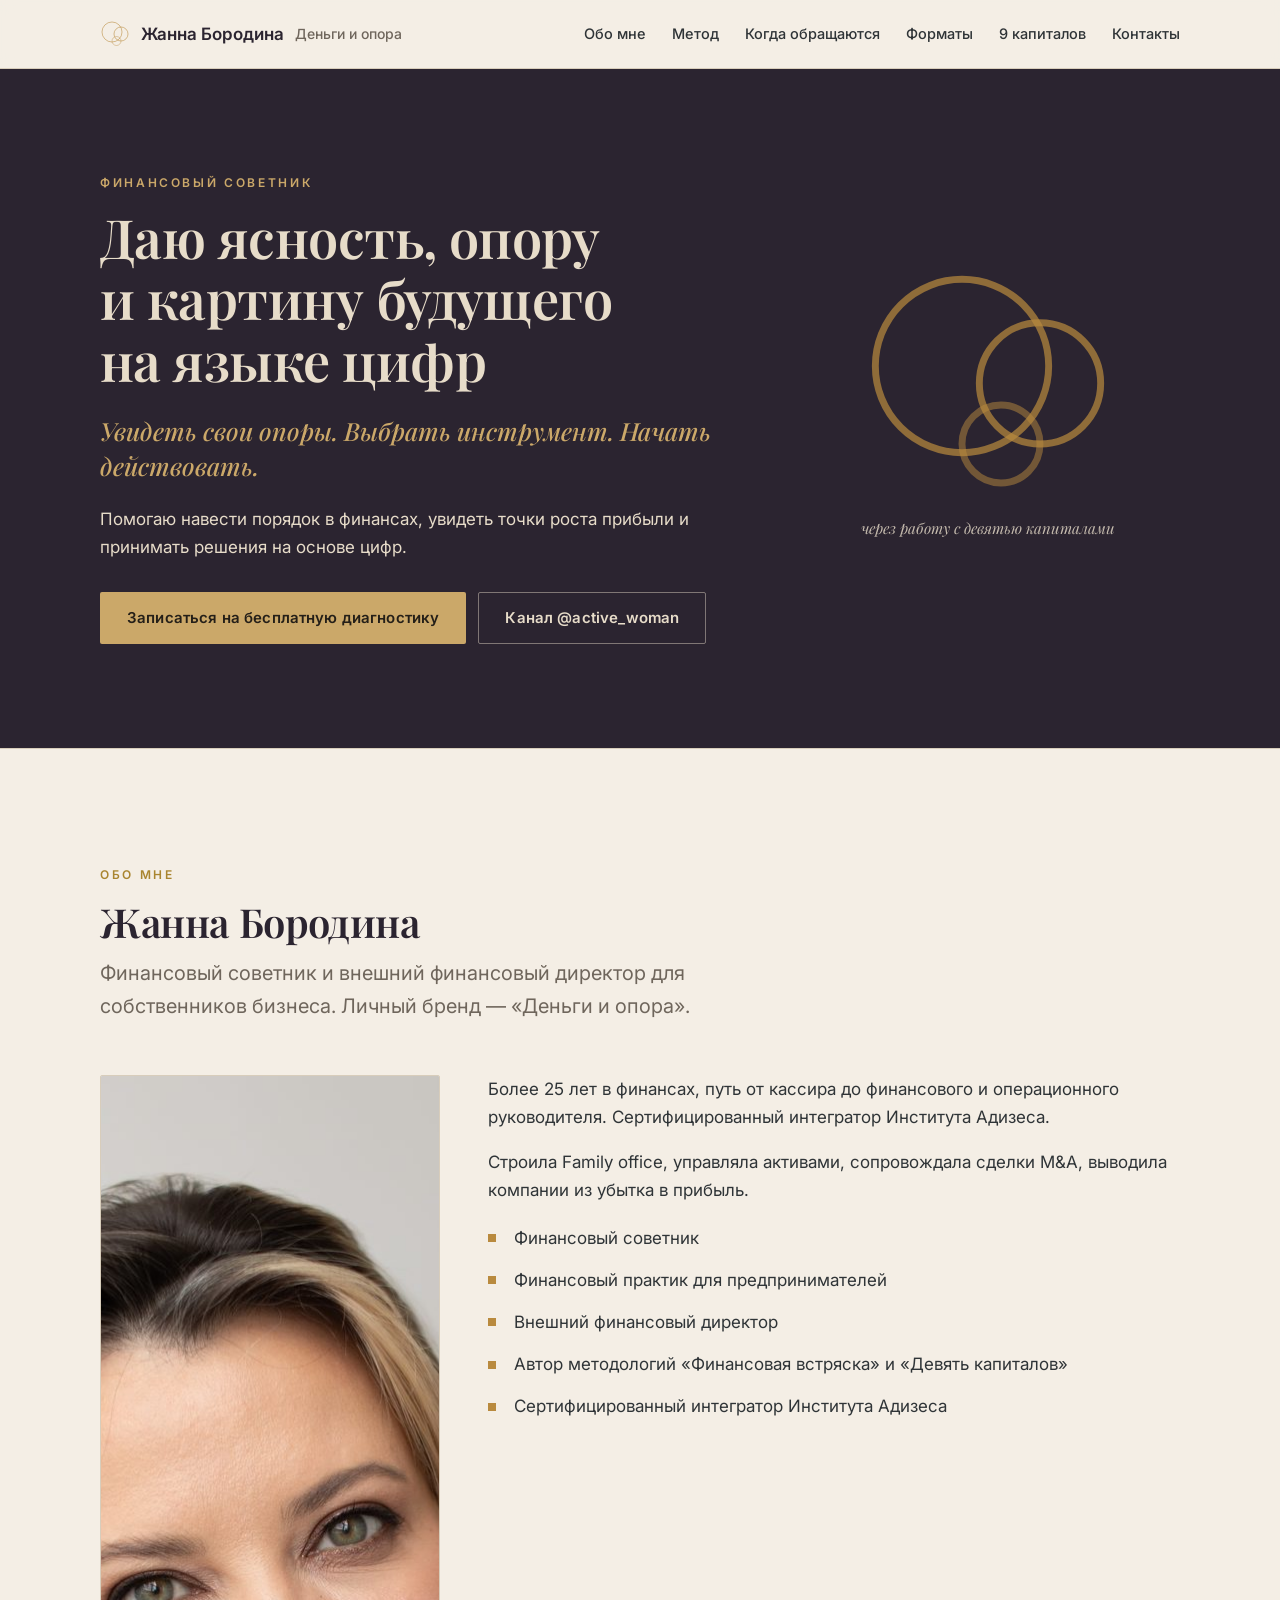
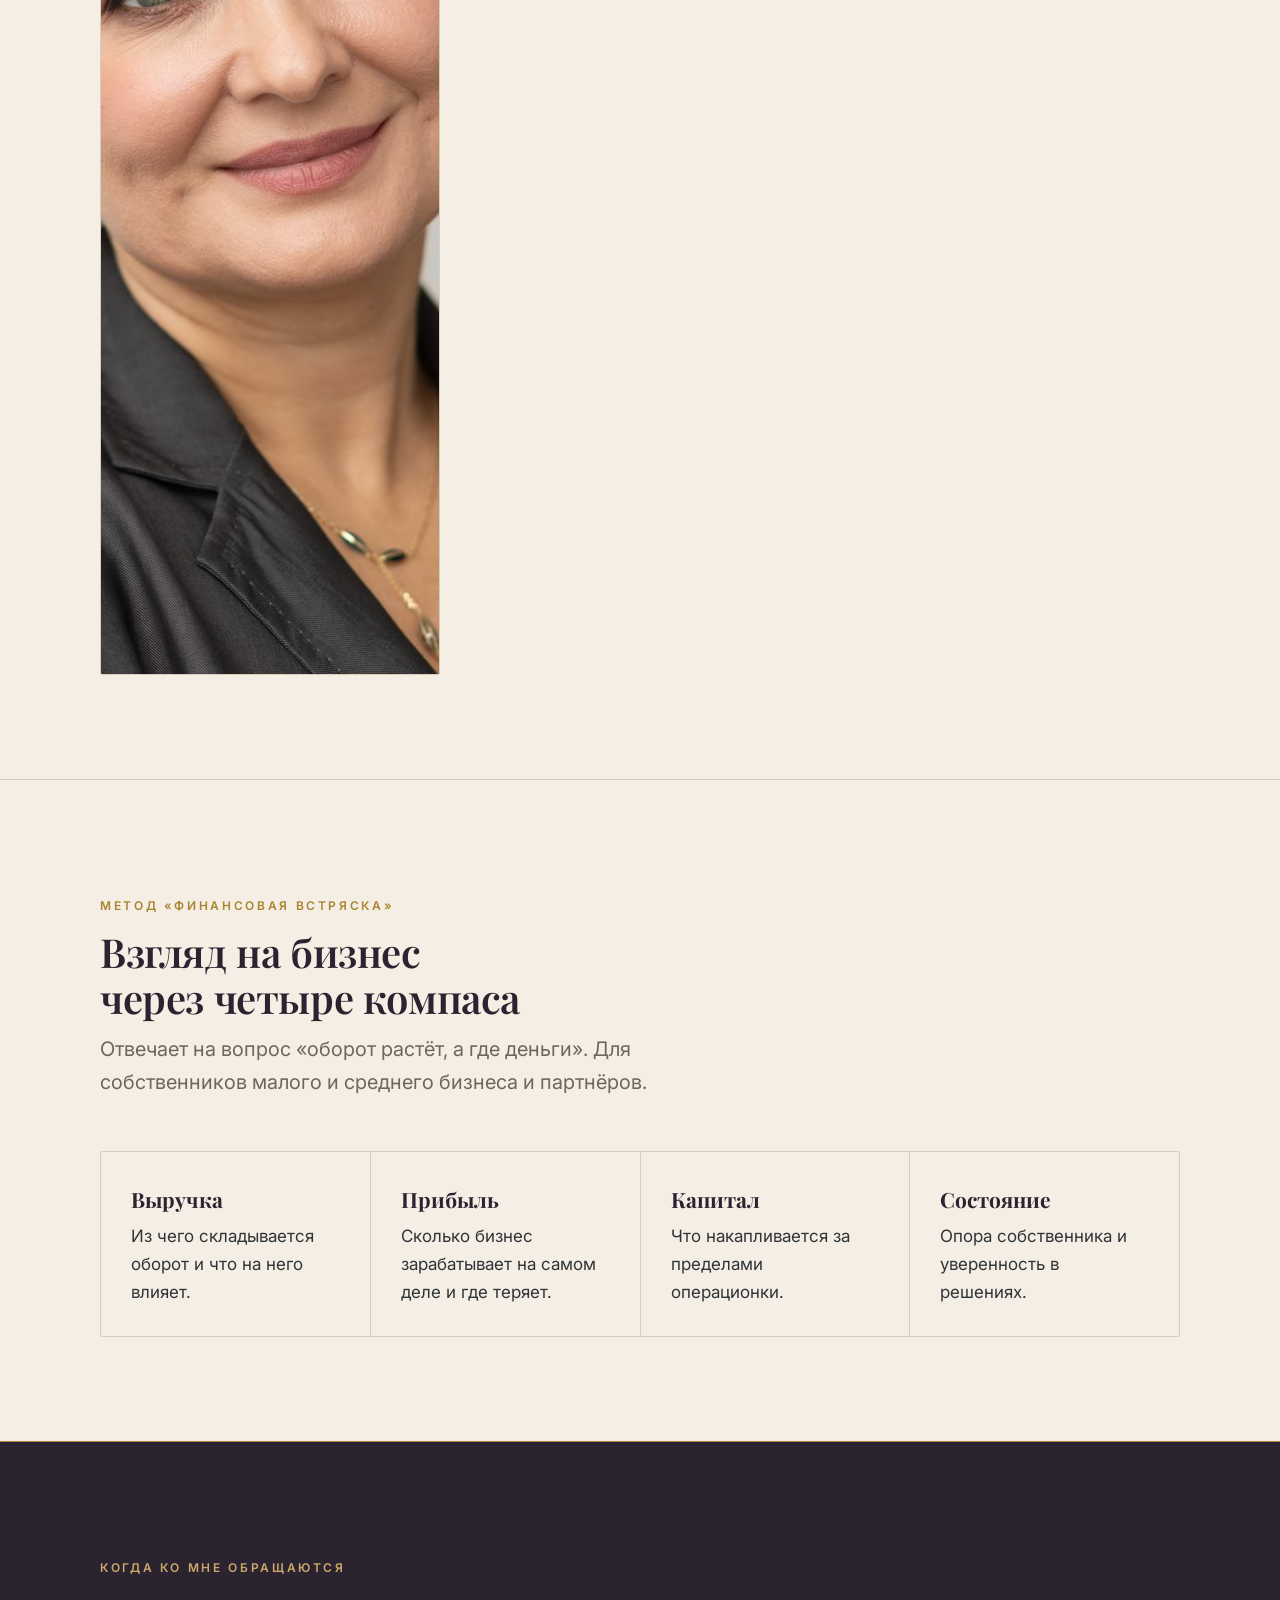
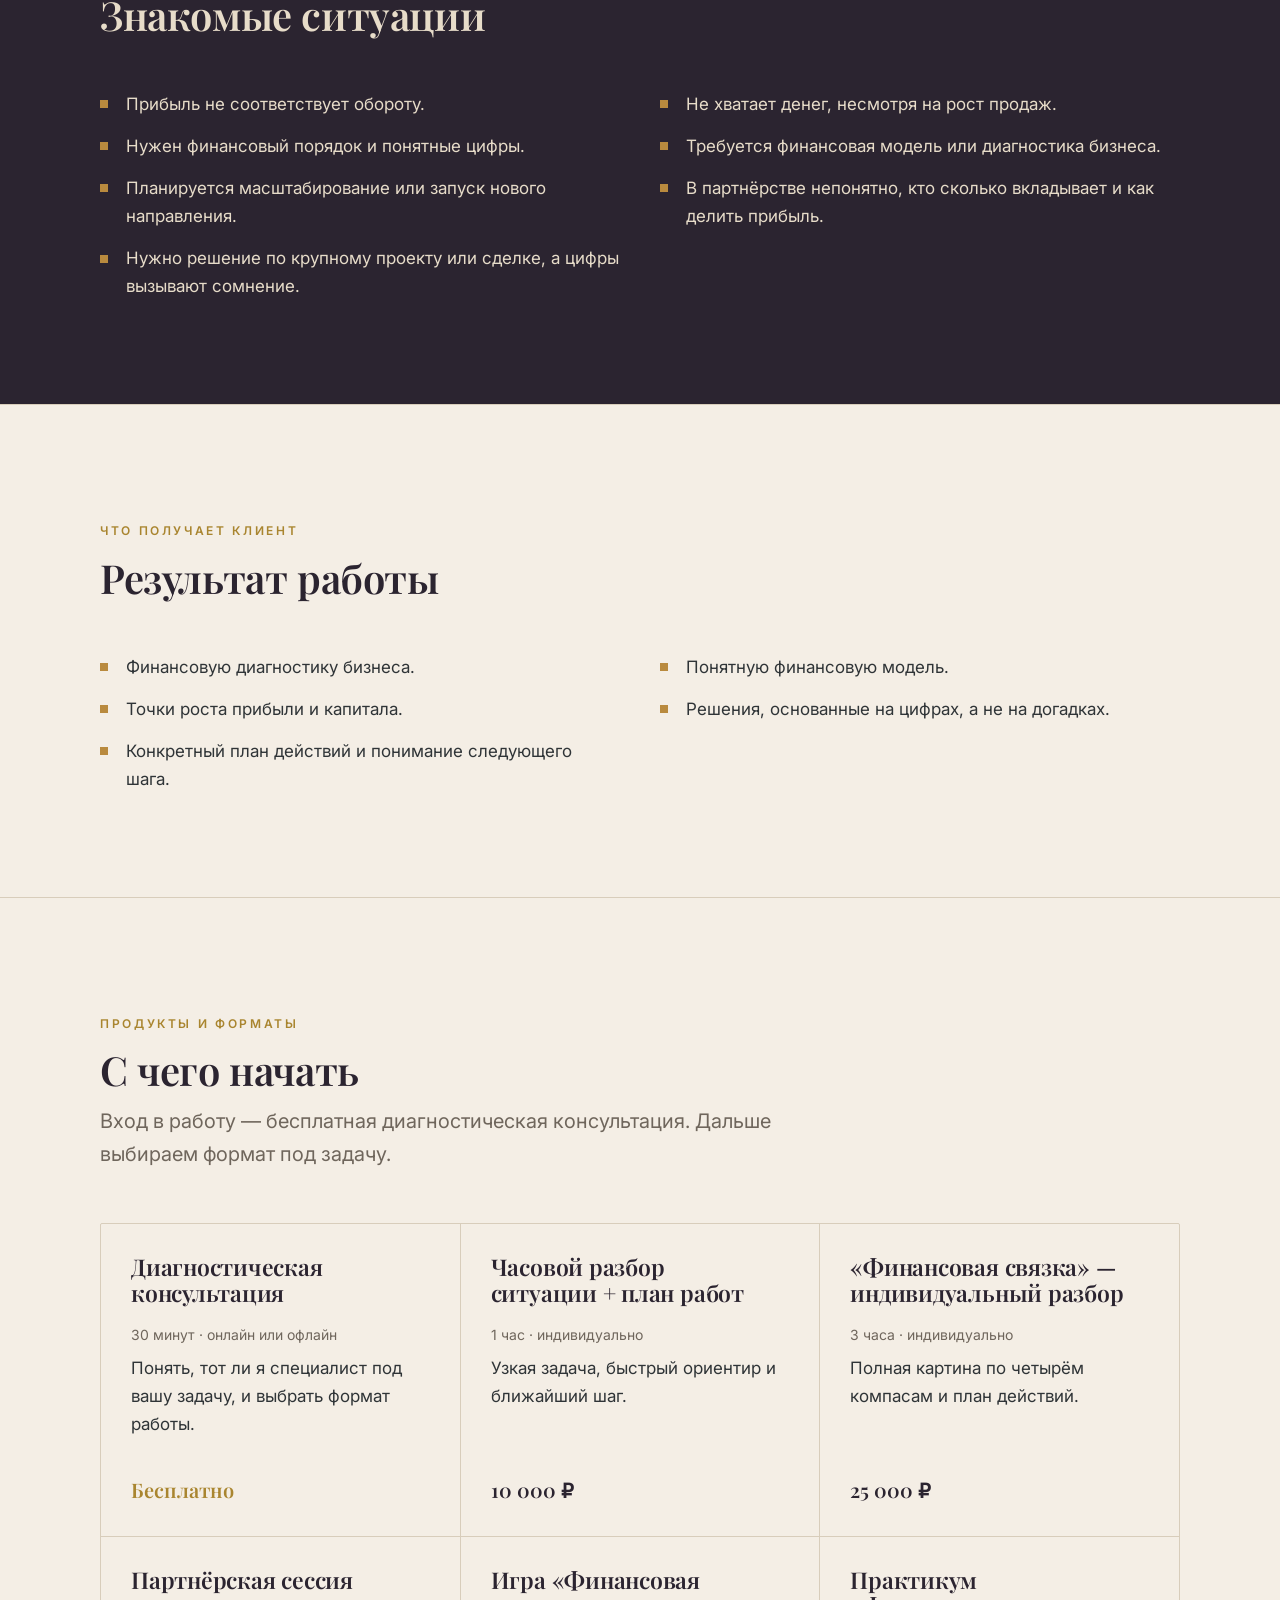
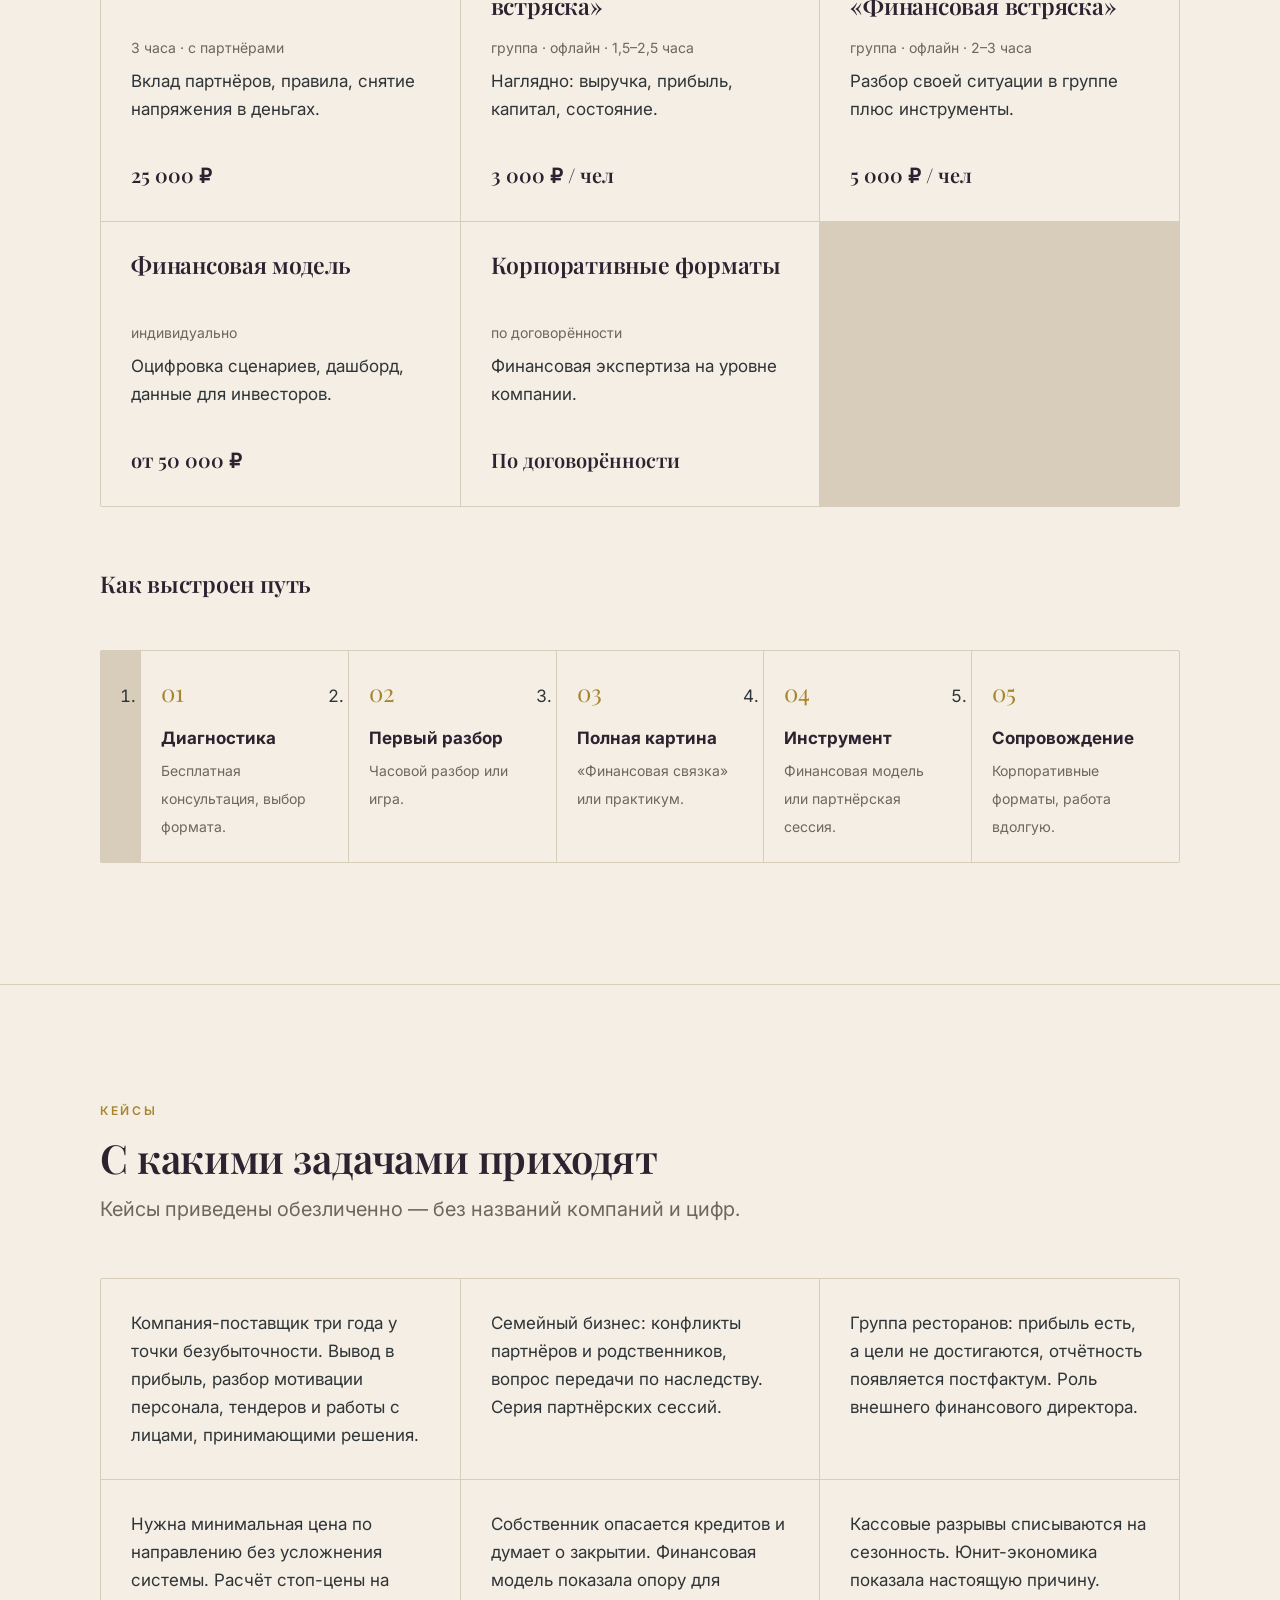
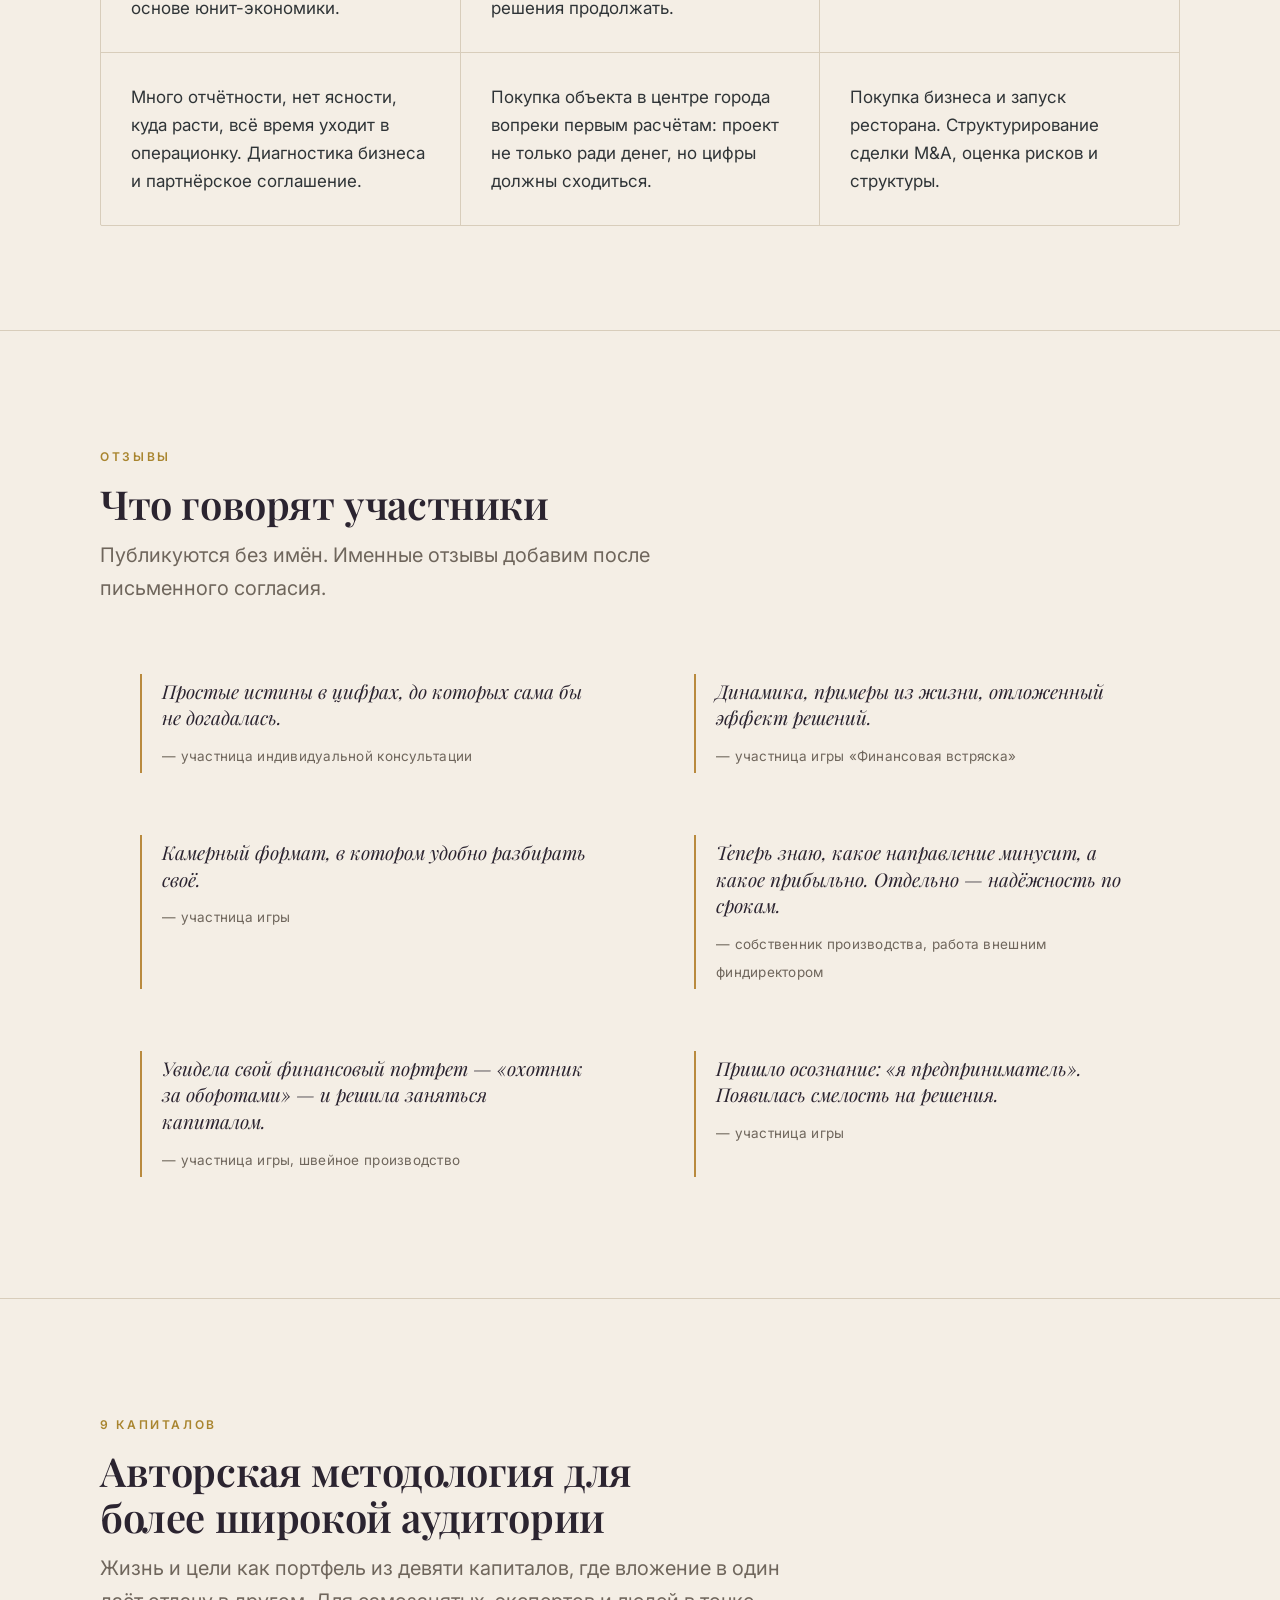
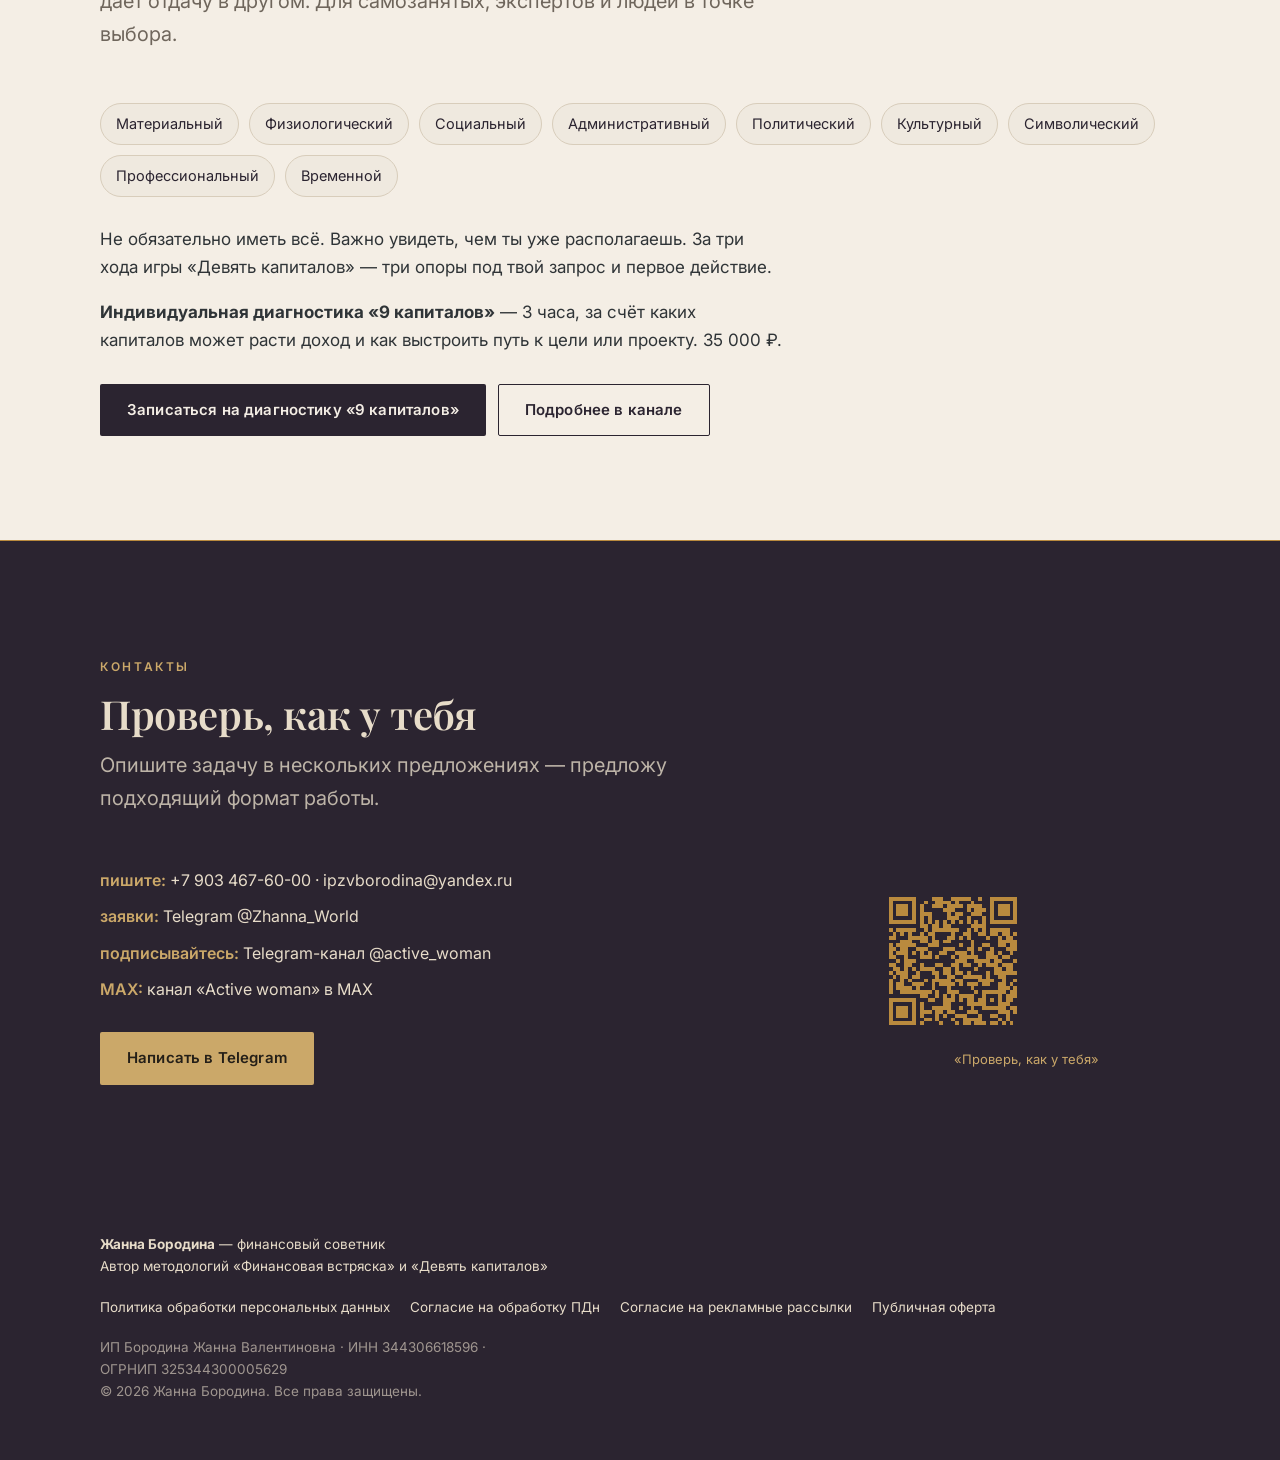
==== index.html @ b0ba0091 "Сайт zhannaborodina.com — первая версия Лендинг финансового советника Жанны Бородиной + юридические " ====
<!DOCTYPE html>
<html lang="ru">
<head>
  <meta charset="UTF-8" />
  <meta name="viewport" content="width=device-width, initial-scale=1" />
  <title>Жанна Бородина — финансовый советник для собственников бизнеса</title>
  <meta name="description" content="Жанна Бородина — финансовый советник и внешний финансовый директор. Метод «Финансовая встряска»: порядок в финансах, точки роста прибыли и решения на основе цифр. Диагностика, разборы, финансовые модели." />
  <link rel="canonical" href="https://zhannaborodina.com/" />
  <meta name="robots" content="index, follow" />

  <meta property="og:type" content="website" />
  <meta property="og:locale" content="ru_RU" />
  <meta property="og:url" content="https://zhannaborodina.com/" />
  <meta property="og:title" content="Жанна Бородина — финансовый советник" />
  <meta property="og:description" content="Даю ясность, опору и картину будущего на языке цифр. Метод «Финансовая встряска»: выручка, прибыль, капитал, состояние." />
  <meta property="og:image" content="https://zhannaborodina.com/assets/og.png" />
  <meta property="og:image:width" content="1200" />
  <meta property="og:image:height" content="630" />
  <meta property="og:image:alt" content="Жанна Бородина — финансовый советник" />
  <meta name="twitter:card" content="summary_large_image" />
  <meta name="twitter:image" content="https://zhannaborodina.com/assets/og.png" />

  <link rel="icon" href="/assets/favicon.svg" type="image/svg+xml" />

  <link rel="preconnect" href="https://fonts.googleapis.com" />
  <link rel="preconnect" href="https://fonts.gstatic.com" crossorigin />
  <link rel="stylesheet" href="https://fonts.googleapis.com/css2?family=Playfair+Display:ital,wght@0,500;0,600;0,700;1,500;1,600&family=Inter:wght@400;500;600;700&display=swap" />

  <link rel="stylesheet" href="/assets/styles.css" />

  <script type="application/ld+json">
  {
    "@context": "https://schema.org",
    "@type": "Person",
    "name": "Жанна Бородина",
    "jobTitle": "Финансовый советник",
    "description": "Финансовый советник и внешний финансовый директор для собственников бизнеса. Автор методологий «Финансовая встряска» и «Девять капиталов». Сертифицированный интегратор Института Адизеса.",
    "url": "https://zhannaborodina.com/",
    "image": "https://zhannaborodina.com/assets/zhanna.jpg",
    "email": "ipzvborodina@yandex.ru",
    "telephone": "+79034676000",
    "knowsLanguage": "ru",
    "sameAs": [
      "https://t.me/active_woman",
      "https://max.ru/join/NSyq7EJ0xSeP0TqJSFPMGc5-BBlgZdfUZhm6ucb2PHs"
    ],
    "worksFor": {
      "@type": "ProfessionalService",
      "name": "Жанна Бородина — финансовый советник",
      "description": "Финансовая диагностика бизнеса, разборы ситуации, финансовые модели, партнёрские сессии, игры и практикумы «Финансовая встряска».",
      "areaServed": "RU",
      "url": "https://zhannaborodina.com/",
      "priceRange": "0–200000 RUB",
      "provider": {
        "@type": "Person",
        "name": "Индивидуальный предприниматель Бородина Жанна Валентиновна",
        "taxID": "344306618596"
      }
    }
  }
  </script>
</head>
<body>
  <a class="skip-link" href="#main">Перейти к содержанию</a>

  <header class="site-header">
    <div class="container site-header__inner">
      <a class="brand-link" href="#top" aria-label="Жанна Бородина — на главную">
        <svg class="emblem" viewBox="10 16 60 55" fill="none" aria-hidden="true">
          <g stroke-width="1.6">
            <circle cx="34" cy="40" r="20" opacity="0.7" />
            <circle cx="52" cy="44" r="14" opacity="0.7" />
            <circle cx="43" cy="58" r="9" opacity="0.5" />
          </g>
        </svg>
        <b>Жанна Бородина</b>
        <span>Деньги и опора</span>
      </a>
      <button class="nav-toggle" type="button" aria-expanded="false" aria-controls="nav">Меню</button>
      <nav class="nav" id="nav" aria-label="Разделы страницы">
        <a href="#about">Обо мне</a>
        <a href="#method">Метод</a>
        <a href="#when">Когда обращаются</a>
        <a href="#formats">Форматы</a>
        <a href="#capitals">9 капиталов</a>
        <a href="#contact">Контакты</a>
      </nav>
    </div>
  </header>

  <main id="main">
    <span id="top"></span>

    <!-- ================= HERO ================= -->
    <section class="on-plum" aria-labelledby="hero-title">
      <div class="container hero">
        <div>
          <p class="kicker">Финансовый советник</p>
          <h1 class="hero__title" id="hero-title">Даю ясность, опору и картину будущего на языке цифр</h1>
          <p class="hero__slogan">Увидеть свои опоры. Выбрать инструмент. Начать действовать.</p>
          <p class="hero__lede">Помогаю навести порядок в финансах, увидеть точки роста прибыли и принимать решения на основе цифр.</p>
          <div class="hero__cta">
            <a class="btn btn--primary" href="https://t.me/Zhanna_World" target="_blank" rel="noopener">Записаться на бесплатную диагностику</a>
            <a class="btn btn--ghost" href="https://t.me/active_woman" target="_blank" rel="noopener">Канал @active_woman</a>
          </div>
        </div>
        <div class="hero__aside">
          <svg class="emblem hero__emblem" viewBox="10 16 60 55" fill="none" aria-label="Эмблема «Девять капиталов» — три кольца">
            <g stroke-width="1.6">
              <circle cx="34" cy="40" r="20" opacity="0.7" />
              <circle cx="52" cy="44" r="14" opacity="0.7" />
              <circle cx="43" cy="58" r="9" opacity="0.5" />
            </g>
          </svg>
          <p class="hero__promise">через работу с девятью капиталами</p>
        </div>
      </div>
    </section>

    <!-- ================= ОБО МНЕ ================= -->
    <section id="about" aria-labelledby="about-title">
      <div class="container">
        <div class="section-head">
          <p class="kicker">Обо мне</p>
          <h2 id="about-title">Жанна Бородина</h2>
          <p class="lede">Финансовый советник и внешний финансовый директор для собственников бизнеса. Личный бренд — «Деньги и опора».</p>
        </div>
        <div class="about-layout">
          <img class="about-photo" src="/assets/zhanna.jpg" width="1200" height="1200"
               alt="Жанна Бородина, финансовый советник" loading="lazy" />
          <div>
            <p>Более 25 лет в финансах, путь от кассира до финансового и операционного руководителя. Сертифицированный интегратор Института Адизеса.</p>
            <p>Строила Family office, управляла активами, сопровождала сделки M&amp;A, выводила компании из убытка в прибыль.</p>
            <ul class="marks" style="margin-top:20px">
              <li>Финансовый советник</li>
              <li>Финансовый практик для предпринимателей</li>
              <li>Внешний финансовый директор</li>
              <li>Автор методологий «Финансовая встряска» и «Девять капиталов»</li>
              <li>Сертифицированный интегратор Института Адизеса</li>
            </ul>
          </div>
        </div>
      </div>
    </section>

    <!-- ================= МЕТОД ================= -->
    <section id="method" aria-labelledby="method-title">
      <div class="container">
        <div class="section-head">
          <p class="kicker">Метод «Финансовая встряска»</p>
          <h2 id="method-title">Взгляд на бизнес через четыре компаса</h2>
          <p class="lede">Отвечает на вопрос «оборот растёт, а где деньги». Для собственников малого и среднего бизнеса и партнёров.</p>
        </div>
        <div class="grid grid--4">
          <div class="card compass"><b>Выручка</b><p>Из чего складывается оборот и что на него влияет.</p></div>
          <div class="card compass"><b>Прибыль</b><p>Сколько бизнес зарабатывает на самом деле и где теряет.</p></div>
          <div class="card compass"><b>Капитал</b><p>Что накапливается за пределами операционки.</p></div>
          <div class="card compass"><b>Состояние</b><p>Опора собственника и уверенность в решениях.</p></div>
        </div>
      </div>
    </section>

    <!-- ================= КОГДА ОБРАЩАЮТСЯ ================= -->
    <section id="when" class="on-plum" aria-labelledby="when-title">
      <div class="container">
        <div class="section-head">
          <p class="kicker">Когда ко мне обращаются</p>
          <h2 id="when-title">Знакомые ситуации</h2>
        </div>
        <ul class="marks marks--2">
          <li>Прибыль не соответствует обороту.</li>
          <li>Не хватает денег, несмотря на рост продаж.</li>
          <li>Нужен финансовый порядок и понятные цифры.</li>
          <li>Требуется финансовая модель или диагностика бизнеса.</li>
          <li>Планируется масштабирование или запуск нового направления.</li>
          <li>В партнёрстве непонятно, кто сколько вкладывает и как делить прибыль.</li>
          <li>Нужно решение по крупному проекту или сделке, а цифры вызывают сомнение.</li>
        </ul>
      </div>
    </section>

    <!-- ================= ЧТО ПОЛУЧАЕТ КЛИЕНТ ================= -->
    <section id="result" aria-labelledby="result-title">
      <div class="container">
        <div class="section-head">
          <p class="kicker">Что получает клиент</p>
          <h2 id="result-title">Результат работы</h2>
        </div>
        <ul class="marks marks--2">
          <li>Финансовую диагностику бизнеса.</li>
          <li>Понятную финансовую модель.</li>
          <li>Точки роста прибыли и капитала.</li>
          <li>Решения, основанные на цифрах, а не на догадках.</li>
          <li>Конкретный план действий и понимание следующего шага.</li>
        </ul>
      </div>
    </section>

    <!-- ================= ФОРМАТЫ ================= -->
    <section id="formats" aria-labelledby="formats-title">
      <div class="container">
        <div class="section-head">
          <p class="kicker">Продукты и форматы</p>
          <h2 id="formats-title">С чего начать</h2>
          <p class="lede">Вход в работу — бесплатная диагностическая консультация. Дальше выбираем формат под задачу.</p>
        </div>
        <div class="grid grid--3">
          <div class="card price">
            <h3>Диагностическая консультация</h3>
            <span class="format">30 минут · онлайн или офлайн</span>
            <p>Понять, тот ли я специалист под вашу задачу, и выбрать формат работы.</p>
            <span class="sum sum--free">Бесплатно</span>
          </div>
          <div class="card price">
            <h3>Часовой разбор ситуации + план работ</h3>
            <span class="format">1 час · индивидуально</span>
            <p>Узкая задача, быстрый ориентир и ближайший шаг.</p>
            <span class="sum">10 000 ₽</span>
          </div>
          <div class="card price">
            <h3>«Финансовая связка» — индивидуальный разбор</h3>
            <span class="format">3 часа · индивидуально</span>
            <p>Полная картина по четырём компасам и план действий.</p>
            <span class="sum">25 000 ₽</span>
          </div>
          <div class="card price">
            <h3>Партнёрская сессия</h3>
            <span class="format">3 часа · с партнёрами</span>
            <p>Вклад партнёров, правила, снятие напряжения в деньгах.</p>
            <span class="sum">25 000 ₽</span>
          </div>
          <div class="card price">
            <h3>Игра «Финансовая встряска»</h3>
            <span class="format">группа · офлайн · 1,5–2,5 часа</span>
            <p>Наглядно: выручка, прибыль, капитал, состояние.</p>
            <span class="sum">3 000 ₽ / чел</span>
          </div>
          <div class="card price">
            <h3>Практикум «Финансовая встряска»</h3>
            <span class="format">группа · офлайн · 2–3 часа</span>
            <p>Разбор своей ситуации в группе плюс инструменты.</p>
            <span class="sum">5 000 ₽ / чел</span>
          </div>
          <div class="card price">
            <h3>Финансовая модель</h3>
            <span class="format">индивидуально</span>
            <p>Оцифровка сценариев, дашборд, данные для инвесторов.</p>
            <span class="sum">от 50 000 ₽</span>
          </div>
          <div class="card price">
            <h3>Корпоративные форматы</h3>
            <span class="format">по договорённости</span>
            <p>Финансовая экспертиза на уровне компании.</p>
            <span class="sum">По договорённости</span>
          </div>
        </div>

        <div class="section-head" style="margin-top: clamp(40px, 6vw, 64px);">
          <h3>Как выстроен путь</h3>
        </div>
        <ol class="ladder">
          <li><b>Диагностика</b><span>Бесплатная консультация, выбор формата.</span></li>
          <li><b>Первый разбор</b><span>Часовой разбор или игра.</span></li>
          <li><b>Полная картина</b><span>«Финансовая связка» или практикум.</span></li>
          <li><b>Инструмент</b><span>Финансовая модель или партнёрская сессия.</span></li>
          <li><b>Сопровождение</b><span>Корпоративные форматы, работа вдолгую.</span></li>
        </ol>
      </div>
    </section>

    <!-- ================= КЕЙСЫ ================= -->
    <section id="cases" aria-labelledby="cases-title">
      <div class="container">
        <div class="section-head">
          <p class="kicker">Кейсы</p>
          <h2 id="cases-title">С какими задачами приходят</h2>
          <p class="lede">Кейсы приведены обезличенно — без названий компаний и цифр.</p>
        </div>
        <div class="grid grid--3">
          <div class="card"><p>Компания-поставщик три года у точки безубыточности. Вывод в прибыль, разбор мотивации персонала, тендеров и работы с лицами, принимающими решения.</p></div>
          <div class="card"><p>Семейный бизнес: конфликты партнёров и родственников, вопрос передачи по наследству. Серия партнёрских сессий.</p></div>
          <div class="card"><p>Группа ресторанов: прибыль есть, а цели не достигаются, отчётность появляется постфактум. Роль внешнего финансового директора.</p></div>
          <div class="card"><p>Нужна минимальная цена по направлению без усложнения системы. Расчёт стоп-цены на основе юнит-экономики.</p></div>
          <div class="card"><p>Собственник опасается кредитов и думает о закрытии. Финансовая модель показала опору для решения продолжать.</p></div>
          <div class="card"><p>Кассовые разрывы списываются на сезонность. Юнит-экономика показала настоящую причину.</p></div>
          <div class="card"><p>Много отчётности, нет ясности, куда расти, всё время уходит в операционку. Диагностика бизнеса и партнёрское соглашение.</p></div>
          <div class="card"><p>Покупка объекта в центре города вопреки первым расчётам: проект не только ради денег, но цифры должны сходиться.</p></div>
          <div class="card"><p>Покупка бизнеса и запуск ресторана. Структурирование сделки M&amp;A, оценка рисков и структуры.</p></div>
        </div>
      </div>
    </section>

    <!-- ================= ОТЗЫВЫ ================= -->
    <section id="reviews" aria-labelledby="reviews-title">
      <div class="container">
        <div class="section-head">
          <p class="kicker">Отзывы</p>
          <h2 id="reviews-title">Что говорят участники</h2>
          <p class="lede">Публикуются без имён. Именные отзывы добавим после письменного согласия.</p>
        </div>
        <div class="quotes">
          <blockquote class="quote">
            <p>Простые истины в цифрах, до которых сама бы не догадалась.</p>
            <cite>— участница индивидуальной консультации</cite>
          </blockquote>
          <blockquote class="quote">
            <p>Динамика, примеры из жизни, отложенный эффект решений.</p>
            <cite>— участница игры «Финансовая встряска»</cite>
          </blockquote>
          <blockquote class="quote">
            <p>Камерный формат, в котором удобно разбирать своё.</p>
            <cite>— участница игры</cite>
          </blockquote>
          <blockquote class="quote">
            <p>Теперь знаю, какое направление минусит, а какое прибыльно. Отдельно — надёжность по срокам.</p>
            <cite>— собственник производства, работа внешним финдиректором</cite>
          </blockquote>
          <blockquote class="quote">
            <p>Увидела свой финансовый портрет — «охотник за оборотами» — и решила заняться капиталом.</p>
            <cite>— участница игры, швейное производство</cite>
          </blockquote>
          <blockquote class="quote">
            <p>Пришло осознание: «я предприниматель». Появилась смелость на решения.</p>
            <cite>— участница игры</cite>
          </blockquote>
        </div>
      </div>
    </section>

    <!-- ================= 9 КАПИТАЛОВ ================= -->
    <section id="capitals" aria-labelledby="capitals-title">
      <div class="container">
        <div class="section-head">
          <p class="kicker">9 капиталов</p>
          <h2 id="capitals-title">Авторская методология для более широкой аудитории</h2>
          <p class="lede">Жизнь и цели как портфель из девяти капиталов, где вложение в один даёт отдачу в другом. Для самозанятых, экспертов и людей в точке выбора.</p>
        </div>
        <ul class="caps">
          <li>Материальный</li><li>Физиологический</li><li>Социальный</li>
          <li>Административный</li><li>Политический</li><li>Культурный</li>
          <li>Символический</li><li>Профессиональный</li><li>Временной</li>
        </ul>
        <p style="max-width:62ch">Не обязательно иметь всё. Важно увидеть, чем ты уже располагаешь. За три хода игры «Девять капиталов» — три опоры под твой запрос и первое действие.</p>
        <p style="max-width:62ch"><b>Индивидуальная диагностика «9 капиталов»</b> — 3 часа, за счёт каких капиталов может расти доход и как выстроить путь к цели или проекту. 35 000 ₽.</p>
        <div class="hero__cta">
          <a class="btn btn--primary" href="https://t.me/Zhanna_World" target="_blank" rel="noopener">Записаться на диагностику «9 капиталов»</a>
          <a class="btn btn--ghost" href="https://t.me/active_woman" target="_blank" rel="noopener">Подробнее в канале</a>
        </div>
      </div>
    </section>

    <!-- ================= КОНТАКТЫ ================= -->
    <section id="contact" class="on-plum" aria-labelledby="contact-title">
      <div class="container">
        <div class="section-head">
          <p class="kicker">Контакты</p>
          <h2 id="contact-title">Проверь, как у тебя</h2>
          <p class="lede">Опишите задачу в нескольких предложениях — предложу подходящий формат работы.</p>
        </div>
        <div class="contact-grid">
          <div>
            <ul class="contact-list">
              <li><b>пишите:</b> <a href="tel:+79034676000">+7 903 467-60-00</a> · <a href="mailto:ipzvborodina@yandex.ru">ipzvborodina@yandex.ru</a></li>
              <li><b>заявки:</b> <a href="https://t.me/Zhanna_World" target="_blank" rel="noopener">Telegram @Zhanna_World</a></li>
              <li><b>подписывайтесь:</b> <a href="https://t.me/active_woman" target="_blank" rel="noopener">Telegram-канал @active_woman</a></li>
              <li><b>MAX:</b> <a href="https://max.ru/join/NSyq7EJ0xSeP0TqJSFPMGc5-BBlgZdfUZhm6ucb2PHs" target="_blank" rel="noopener">канал «Active woman» в MAX</a></li>
            </ul>
            <div class="hero__cta">
              <a class="btn btn--primary" href="https://t.me/Zhanna_World" target="_blank" rel="noopener">Написать в Telegram</a>
            </div>
          </div>
          <figure style="margin:0">
            <img class="qr" src="/assets/qr-biz.svg" width="160" height="160" alt="QR-код на канал @active_woman" />
            <figcaption class="qr-cap">«Проверь, как у тебя»</figcaption>
          </figure>
        </div>
      </div>
    </section>
  </main>

  <footer class="site-footer">
    <div class="container site-footer__inner">
      <div>
        <strong>Жанна Бородина</strong> — финансовый советник<br />
        Автор методологий «Финансовая встряска» и «Девять капиталов»
      </div>
      <nav class="site-footer__docs" aria-label="Документы">
        <a href="/privacy.html">Политика обработки персональных данных</a>
        <a href="/consent-pdn.html">Согласие на обработку ПДн</a>
        <a href="/consent-ads.html">Согласие на рекламные рассылки</a>
        <a href="/offer.html">Публичная оферта</a>
      </nav>
      <p class="site-footer__req">
        ИП Бородина Жанна Валентиновна ·
        ИНН 344306618596 ·
        ОГРНИП 325344300005629<br />
        © 2026 Жанна Бородина. Все права защищены.
      </p>
    </div>
  </footer>

  <script>
    (function () {
      var btn = document.querySelector('.nav-toggle');
      var nav = document.getElementById('nav');
      if (!btn || !nav) return;
      btn.addEventListener('click', function () {
        var open = nav.classList.toggle('is-open');
        btn.setAttribute('aria-expanded', String(open));
      });
      nav.addEventListener('click', function (e) {
        if (e.target.tagName === 'A') {
          nav.classList.remove('is-open');
          btn.setAttribute('aria-expanded', 'false');
        }
      });
    })();
  </script>
</body>
</html>
---- assets/styles.css ----
/* =========================================================================
   zhannaborodina.com — общие стили
   Цвета, шрифты и тексты — из brand/base.md (утв. 06.09.2026).
   Светлая сторона — бежевая, акцентные полосы — сливовые.
   ========================================================================= */

:root {
  /* Светлая сторона (бежевая) */
  --bg: #f4eee5;
  --surface: #efe9df;
  --ink: #2f3437;          /* основной текст (графит) */
  --plum: #2b2430;          /* сливовый: слоган, акцентные полосы */
  --muted: #6f665c;         /* приглушённый текст */
  --line: #d8cdbb;          /* тонкие линии */
  --gold: #a9852f;          /* золото для мелкого текста / ссылок (контрастный вариант) */
  --gold-emblem: #b98a3e;   /* золото эмблемы и линий по base.md */
  --gold-deep: #8a6d28;     /* золото мелкого текста (должность) */

  /* Тёмная полоса (сливовая) — токены для секций на тёмном фоне */
  --plum-bg: #2b2430;
  --plum-ink: #e7dcc9;      /* кремовый текст */
  --plum-gold: #cba869;     /* обещание, подписи */
  --plum-line: #b98a3e;

  --container: 1080px;
  --pad: clamp(20px, 5vw, 64px);
  --radius: 2px;

  --font-serif: "Playfair Display", Georgia, "Times New Roman", serif;
  --font-sans: "Inter", system-ui, -apple-system, "Segoe UI", sans-serif;
}

@media (prefers-color-scheme: dark) {
  :root:not([data-theme="light"]) {
    --bg: #201c22;
    --surface: #262029;
    --ink: #ece4d8;
    --plum: #ece4d8;
    --muted: #9a8f84;
    --line: #40363d;
    --gold: #c9a75b;
    --gold-emblem: #c9a75b;
    --gold-deep: #c9a75b;
    --plum-bg: #17131a;
    --plum-ink: #ece4d8;
    --plum-gold: #cba869;
    --plum-line: #6b5a3a;
  }
}

/* -------------------------------------------------------------------------- */

*, *::before, *::after { box-sizing: border-box; }

html { scroll-behavior: smooth; }
@media (prefers-reduced-motion: reduce) {
  html { scroll-behavior: auto; }
  *, *::before, *::after { animation-duration: .01ms !important; transition-duration: .01ms !important; }
}

body {
  margin: 0;
  background: var(--bg);
  color: var(--ink);
  font-family: var(--font-sans);
  font-size: 17px;
  line-height: 1.65;
  -webkit-font-smoothing: antialiased;
  text-rendering: optimizeLegibility;
}

img, svg { max-width: 100%; }

a { color: inherit; text-decoration: none; }
a:where(:not(.btn)):hover { color: var(--gold); }

:focus-visible {
  outline: 2px solid var(--gold);
  outline-offset: 3px;
  border-radius: 2px;
}

h1, h2, h3 {
  font-family: var(--font-serif);
  font-weight: 600;
  line-height: 1.14;
  letter-spacing: -.01em;
  color: var(--plum);
  margin: 0;
  text-wrap: balance;
}

h1 { font-size: clamp(32px, 5vw, 54px); }
h2 { font-size: clamp(26px, 3.6vw, 40px); }
h3 { font-size: clamp(19px, 2vw, 23px); }

p { margin: 0 0 1em; }
ul { margin: 0; padding: 0; list-style: none; }

.container { width: min(var(--container), 100% - var(--pad) * 2); margin-inline: auto; }

.kicker {
  font-size: 12px;
  font-weight: 600;
  letter-spacing: .22em;
  text-transform: uppercase;
  color: var(--gold);
  margin: 0 0 14px;
}

.lede { font-size: clamp(17px, 2vw, 20px); color: var(--muted); max-width: 60ch; }

/* --- Кнопки --------------------------------------------------------------- */

.btn {
  display: inline-flex;
  align-items: center;
  justify-content: center;
  min-height: 50px;
  padding: 13px 26px;
  font-weight: 600;
  font-size: 15px;
  letter-spacing: .01em;
  border: 1px solid transparent;
  border-radius: var(--radius);
  transition: background-color .15s ease, color .15s ease, border-color .15s ease;
}
.btn--primary { background: var(--plum); color: #f4eee5; }
.btn--primary:hover { background: #3a3040; color: #fff; }
.btn--ghost { border-color: currentColor; color: var(--plum); }
.btn--ghost:hover { background: rgba(43, 36, 48, .06); }

.on-plum .btn--primary { background: var(--plum-gold); color: #241f18; }
.on-plum .btn--primary:hover { background: #dcbd85; }
.on-plum .btn--ghost { color: var(--plum-ink); border-color: rgba(231, 220, 201, .45); }
.on-plum .btn--ghost:hover { background: rgba(231, 220, 201, .08); }

/* --- Эмблема ------------------------------------------------------------- */

.emblem { display: block; width: 100%; height: auto; color: var(--gold-emblem); }
.emblem g { stroke: currentColor; }
.on-plum .emblem { color: var(--plum-line); }

/* --- Шапка ------------------------------------------------------------- */

.site-header {
  position: sticky;
  top: 0;
  z-index: 50;
  background: color-mix(in srgb, var(--bg) 92%, transparent);
  backdrop-filter: blur(8px);
  border-bottom: 1px solid var(--line);
}
.site-header__inner {
  display: flex;
  align-items: center;
  justify-content: space-between;
  gap: 24px;
  min-height: 68px;
}
.brand-link { display: flex; align-items: center; gap: 11px; font-weight: 600; }
.brand-link .emblem { width: 30px; }
.brand-link b { font-weight: 600; color: var(--plum); }
.brand-link span { color: var(--muted); font-weight: 500; font-size: 14px; }

.nav { display: flex; gap: 26px; font-size: 14.5px; font-weight: 500; }
.nav a { padding: 22px 0; }

.nav-toggle {
  display: none;
  align-items: center;
  gap: 8px;
  padding: 9px 13px;
  background: var(--surface);
  border: 1px solid var(--line);
  border-radius: var(--radius);
  font: inherit;
  font-size: 14px;
  font-weight: 600;
  color: var(--plum);
  cursor: pointer;
}

@media (max-width: 860px) {
  .nav-toggle { display: inline-flex; }
  .nav {
    display: none;
    position: absolute;
    inset: 68px 0 auto;
    flex-direction: column;
    gap: 0;
    padding: 6px var(--pad) 16px;
    background: var(--bg);
    border-bottom: 1px solid var(--line);
  }
  .nav.is-open { display: flex; }
  .nav a { padding: 13px 0; border-bottom: 1px solid var(--line); }
  .nav a:last-child { border-bottom: 0; }
  .brand-link span { display: none; }
}

/* --- Секции ------------------------------------------------------------ */

section { padding: clamp(56px, 9vw, 104px) 0; border-top: 1px solid var(--line); scroll-margin-top: 80px; }
section:first-of-type { border-top: 0; }

.section-head { max-width: 62ch; margin-bottom: clamp(32px, 5vw, 52px); }
.section-head p { margin-top: 12px; }

.on-plum { background: var(--plum-bg); color: var(--plum-ink); border-top-color: var(--plum-line); }
.on-plum h1, .on-plum h2, .on-plum h3 { color: var(--plum-ink); }
.on-plum .kicker { color: var(--plum-gold); }
.on-plum .lede, .on-plum .muted { color: color-mix(in srgb, var(--plum-ink) 78%, transparent); }
.on-plum a:where(:not(.btn)):hover { color: var(--plum-gold); }
.on-plum hr, .on-plum .rule { background: var(--plum-line); }

/* --- Hero ------------------------------------------------------------- */

.hero { display: grid; gap: clamp(32px, 5vw, 56px); grid-template-columns: 1.25fr .75fr; align-items: center; }
.hero__title { margin: 6px 0 0; }
.hero__slogan {
  font-family: var(--font-serif);
  font-style: italic;
  font-weight: 500;
  font-size: clamp(19px, 2.4vw, 25px);
  line-height: 1.4;
  color: var(--plum-gold);
  margin: 22px 0 0;
}
.hero__lede { margin: 22px 0 0; }
.hero__cta { display: flex; flex-wrap: wrap; gap: 12px; margin-top: 30px; }
.hero__aside { display: flex; flex-direction: column; align-items: center; gap: 18px; }
.hero__emblem { width: min(260px, 60vw); }
.hero__portrait {
  width: 100%;
  aspect-ratio: 4 / 5;
  object-fit: cover;
  border-radius: var(--radius);
  border: 1px solid var(--plum-line);
}
.hero__promise {
  font-family: var(--font-serif);
  font-style: italic;
  font-size: 15px;
  line-height: 1.45;
  color: color-mix(in srgb, var(--plum-ink) 82%, transparent);
  text-align: center;
}

@media (max-width: 860px) {
  .hero { grid-template-columns: 1fr; }
  .hero__aside { order: -1; }
  .hero__emblem { width: 180px; }
}

/* --- Сетки карточек -------------------------------------------------- */

.grid { display: grid; gap: 1px; background: var(--line); border: 1px solid var(--line); border-radius: var(--radius); overflow: hidden; }
.grid--2 { grid-template-columns: repeat(2, 1fr); }
.grid--3 { grid-template-columns: repeat(3, 1fr); }
.grid--4 { grid-template-columns: repeat(4, 1fr); }
.grid > * { background: var(--bg); padding: clamp(20px, 3vw, 30px); }
.on-plum .grid, .on-plum .grid > * { background: var(--plum-bg); border-color: var(--plum-line); }
.on-plum .grid { background: var(--plum-line); }

@media (max-width: 860px) {
  .grid--3, .grid--4 { grid-template-columns: repeat(2, 1fr); }
}
@media (max-width: 560px) {
  .grid--2, .grid--3, .grid--4 { grid-template-columns: 1fr; }
}

/* --- Обо мне: фото + текст ---------------------------------------- */

.about-layout {
  display: grid;
  grid-template-columns: 340px 1fr;
  gap: clamp(24px, 4vw, 48px);
  align-items: start;
}
.about-photo {
  width: 100%;
  aspect-ratio: 1 / 1;
  object-fit: cover;
  object-position: center 20%;
  border-radius: var(--radius);
  border: 1px solid var(--line);
}
@media (max-width: 760px) {
  .about-layout { grid-template-columns: 1fr; }
  .about-photo { max-width: 320px; }
}

.card h3 { margin-bottom: 8px; }
.card p:last-child { margin-bottom: 0; }
.card .num {
  font-family: var(--font-serif);
  font-size: 30px;
  color: var(--gold);
  display: block;
  margin-bottom: 10px;
}

/* Компасы / список опор */
.compass b { display: block; font-family: var(--font-serif); font-size: 21px; color: var(--plum); margin-bottom: 6px; }
.on-plum .compass b { color: var(--plum-ink); }

/* --- Маркированные списки с золотым квадратом ----------------------- */

.marks { display: grid; gap: 14px; }
.marks li { position: relative; padding-left: 26px; }
.marks li::before {
  content: "";
  position: absolute;
  left: 0;
  top: .62em;
  width: 8px;
  height: 8px;
  background: var(--gold-emblem);
}
.marks--2 { grid-template-columns: repeat(2, minmax(0, 1fr)); gap: 14px 40px; }
@media (max-width: 700px) { .marks--2 { grid-template-columns: 1fr; } }

/* --- Капиталы: список-плашки ------------------------------------------ */

.caps {
  display: flex;
  flex-wrap: wrap;
  gap: 10px;
  margin: 0 0 28px;
}
.caps li {
  padding: 8px 15px;
  border: 1px solid var(--line);
  border-radius: 999px;
  font-size: 14.5px;
  color: var(--plum);
  background: var(--surface);
}

/* --- Прайс -------------------------------------------------------------- */

.price { display: flex; flex-direction: column; gap: 8px; }
.price h3 { min-height: 2.3em; }
.price .format { font-size: 14px; color: var(--muted); }
.price .sum { margin-top: auto; padding-top: 10px; font-weight: 600; font-size: 20px; color: var(--plum); font-family: var(--font-serif); }
.price .sum--free { color: var(--gold); }

/* --- Путь (лестница) ------------------------------------------------- */

.ladder { display: grid; grid-template-columns: repeat(5, 1fr); gap: 1px; background: var(--line); border: 1px solid var(--line); counter-reset: step; border-radius: var(--radius); overflow: hidden; }
.ladder li { background: var(--bg); padding: 22px 20px; counter-increment: step; }
.ladder li::before {
  content: counter(step, decimal-leading-zero);
  display: block;
  font-family: var(--font-serif);
  font-size: 24px;
  color: var(--gold);
  margin-bottom: 12px;
}
.ladder b { display: block; color: var(--plum); margin-bottom: 4px; }
.ladder span { font-size: 14px; color: var(--muted); }
@media (max-width: 860px) { .ladder { grid-template-columns: repeat(2, 1fr); } }
@media (max-width: 480px) { .ladder { grid-template-columns: 1fr; } }

/* --- Отзывы --------------------------------------------------------- */

.quotes { display: grid; grid-template-columns: repeat(2, 1fr); gap: clamp(18px, 3vw, 28px); }
@media (max-width: 700px) { .quotes { grid-template-columns: 1fr; } }
.quote { border-left: 2px solid var(--gold-emblem); padding: 4px 0 4px 20px; }
.quote p { font-family: var(--font-serif); font-size: 19px; line-height: 1.4; font-style: italic; color: var(--plum); margin-bottom: 10px; }
.quote cite { font-style: normal; font-size: 13.5px; color: var(--muted); letter-spacing: .02em; }

/* --- Контакты ------------------------------------------------------- */

.contact-grid { display: grid; grid-template-columns: 1.4fr .6fr; gap: clamp(28px, 5vw, 56px); align-items: center; }
@media (max-width: 760px) { .contact-grid { grid-template-columns: 1fr; } }
.contact-list { display: grid; gap: 10px; font-size: 16px; }
.contact-list b { color: var(--plum-gold); font-weight: 600; }
.on-plum .contact-list b { color: var(--plum-gold); }
.qr { width: 160px; height: 160px; display: block; }
.qr-cap { font-size: 13px; color: var(--plum-gold); text-align: center; margin-top: 8px; }

/* --- Разделительная линия ----------------------------------------- */

.rule { height: 1px; background: var(--gold-emblem); border: 0; margin: 0; opacity: .5; }

/* --- Подвал ------------------------------------------------------------ */

.site-footer { background: var(--plum-bg); color: var(--plum-ink); padding: 44px 0; font-size: 13.5px; }
.site-footer a:hover { color: var(--plum-gold); }
.site-footer__inner { display: flex; flex-wrap: wrap; gap: 18px 40px; justify-content: space-between; align-items: start; }
.site-footer__docs { display: flex; flex-wrap: wrap; gap: 8px 20px; }
.site-footer__req { color: color-mix(in srgb, var(--plum-ink) 62%, transparent); max-width: 46ch; }
.placeholder { border-bottom: 1px dashed currentColor; opacity: .8; }

/* --- Служебные страницы (юр. документы) ---------------------------- */

.doc { padding: clamp(40px, 8vw, 88px) 0; }
.doc h1 { margin-bottom: 8px; }
.doc .updated { color: var(--muted); font-size: 14px; margin-bottom: 36px; }
.doc h2 { font-size: clamp(20px, 2.4vw, 26px); margin: 36px 0 12px; }
.doc h3 { font-size: 18px; margin: 24px 0 8px; }
.doc p, .doc li { max-width: 74ch; }
.doc ol, .doc ul.doc-list { margin: 0 0 1em; padding-left: 1.4em; }
.doc ul.doc-list { list-style: disc; }
.doc ol { list-style: decimal; }
.doc li { margin-bottom: .5em; }
.doc .note {
  border: 1px solid var(--line);
  border-left: 3px solid var(--gold-emblem);
  padding: 16px 20px;
  margin: 24px 0;
  font-size: 14.5px;
  color: var(--muted);
  background: var(--surface);
}
.doc .table-scroll { overflow-x: auto; margin: 0 0 1em; }
.req-table { border-collapse: collapse; width: 100%; font-size: 14.5px; margin: 0 0 1.5em; }
.req-table th, .req-table td { border: 1px solid var(--line); padding: 10px 12px; text-align: left; vertical-align: top; }
.req-table th { background: var(--surface); font-weight: 600; color: var(--plum); white-space: nowrap; }
.req-table thead th { white-space: normal; }

.back-link { display: inline-block; margin-top: 40px; font-weight: 500; }

.skip-link {
  position: absolute;
  left: -999px;
}
.skip-link:focus {
  left: 12px;
  top: 12px;
  z-index: 100;
  padding: 10px 16px;
  background: var(--plum);
  color: #f4eee5;
  border-radius: var(--radius);
}
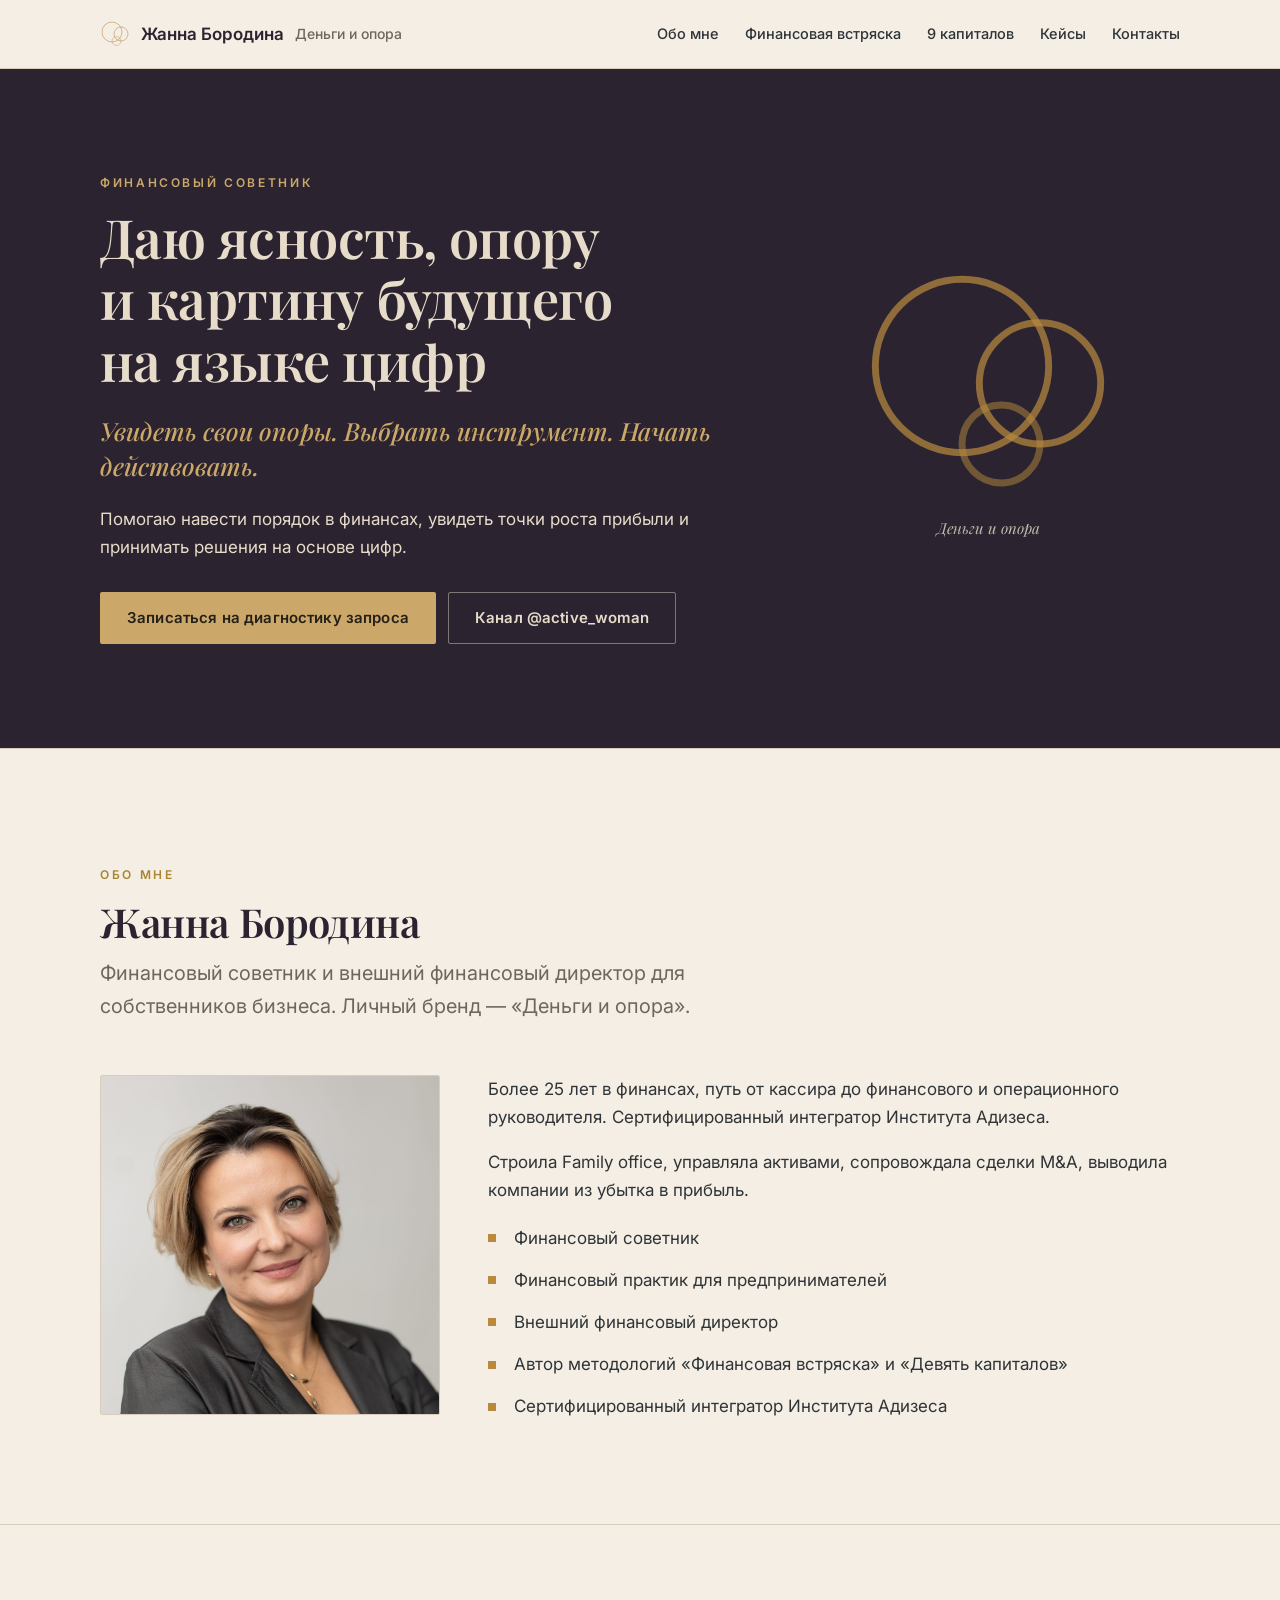
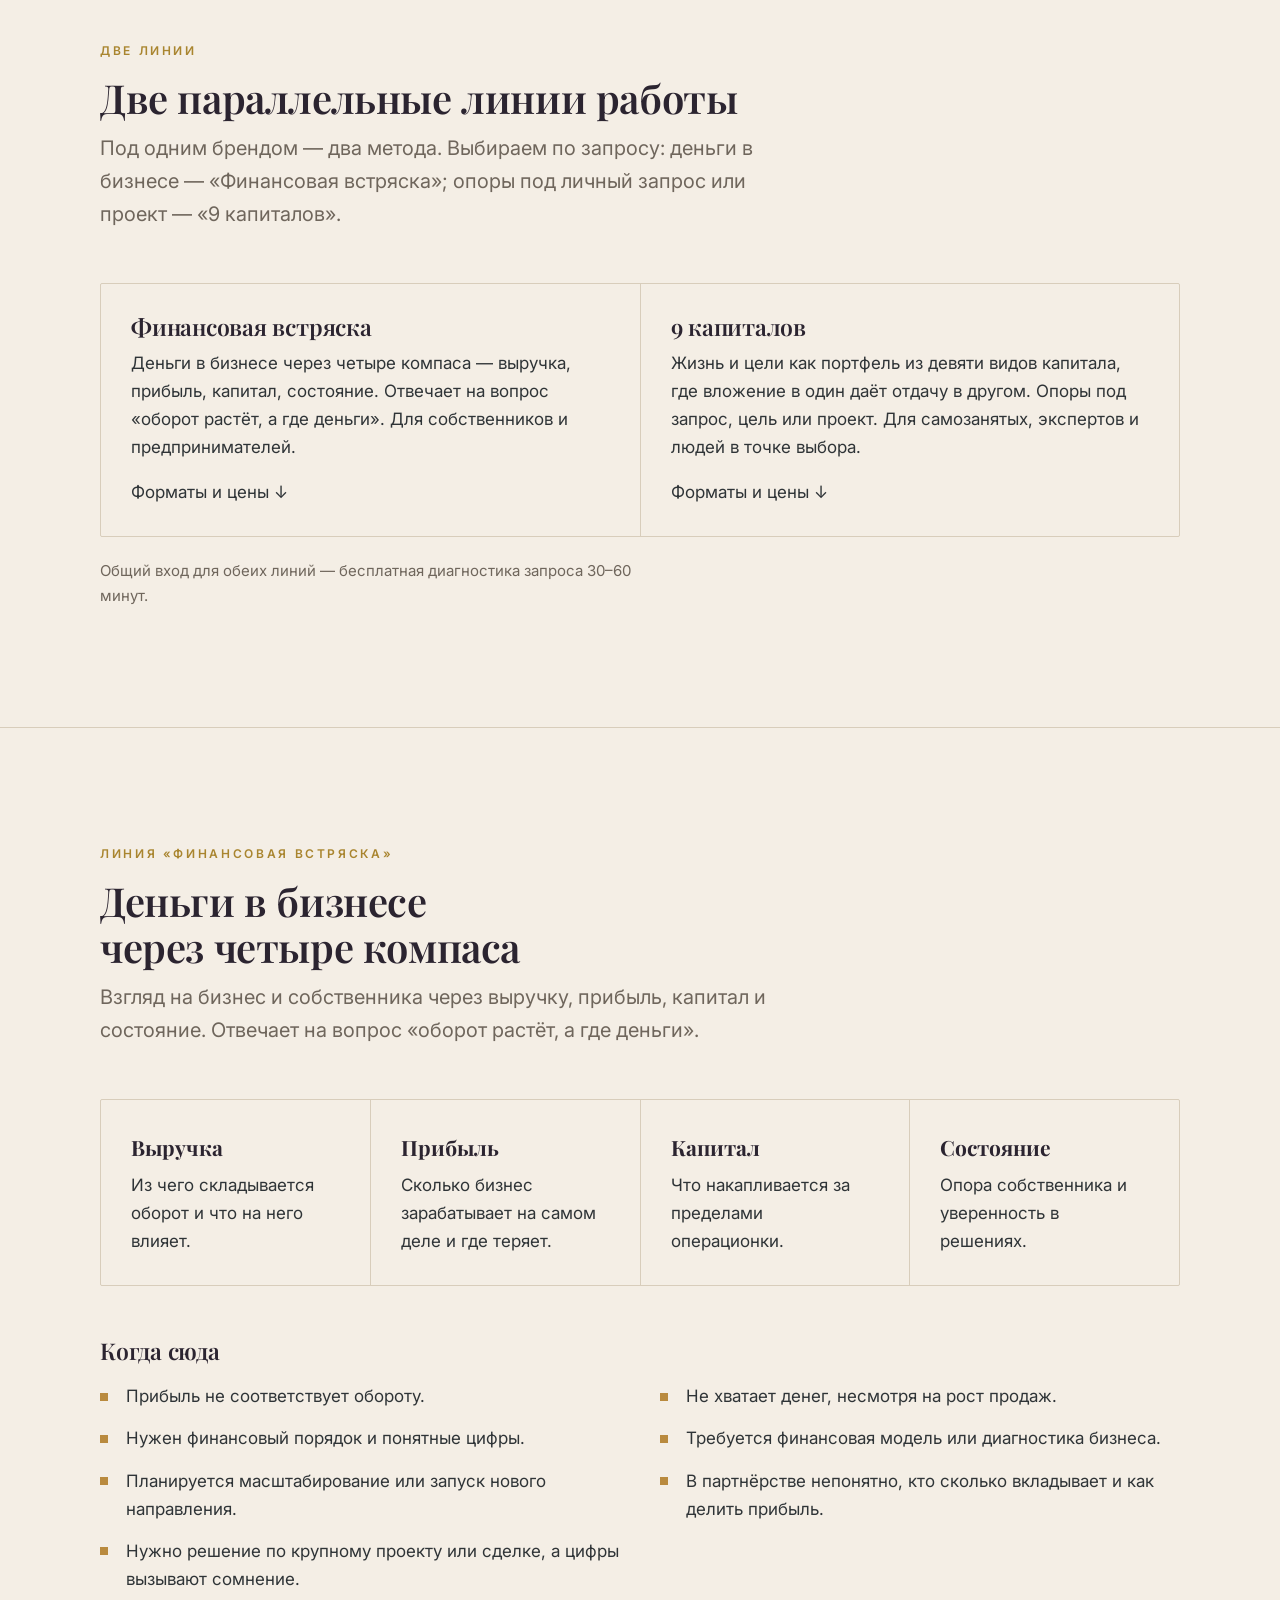
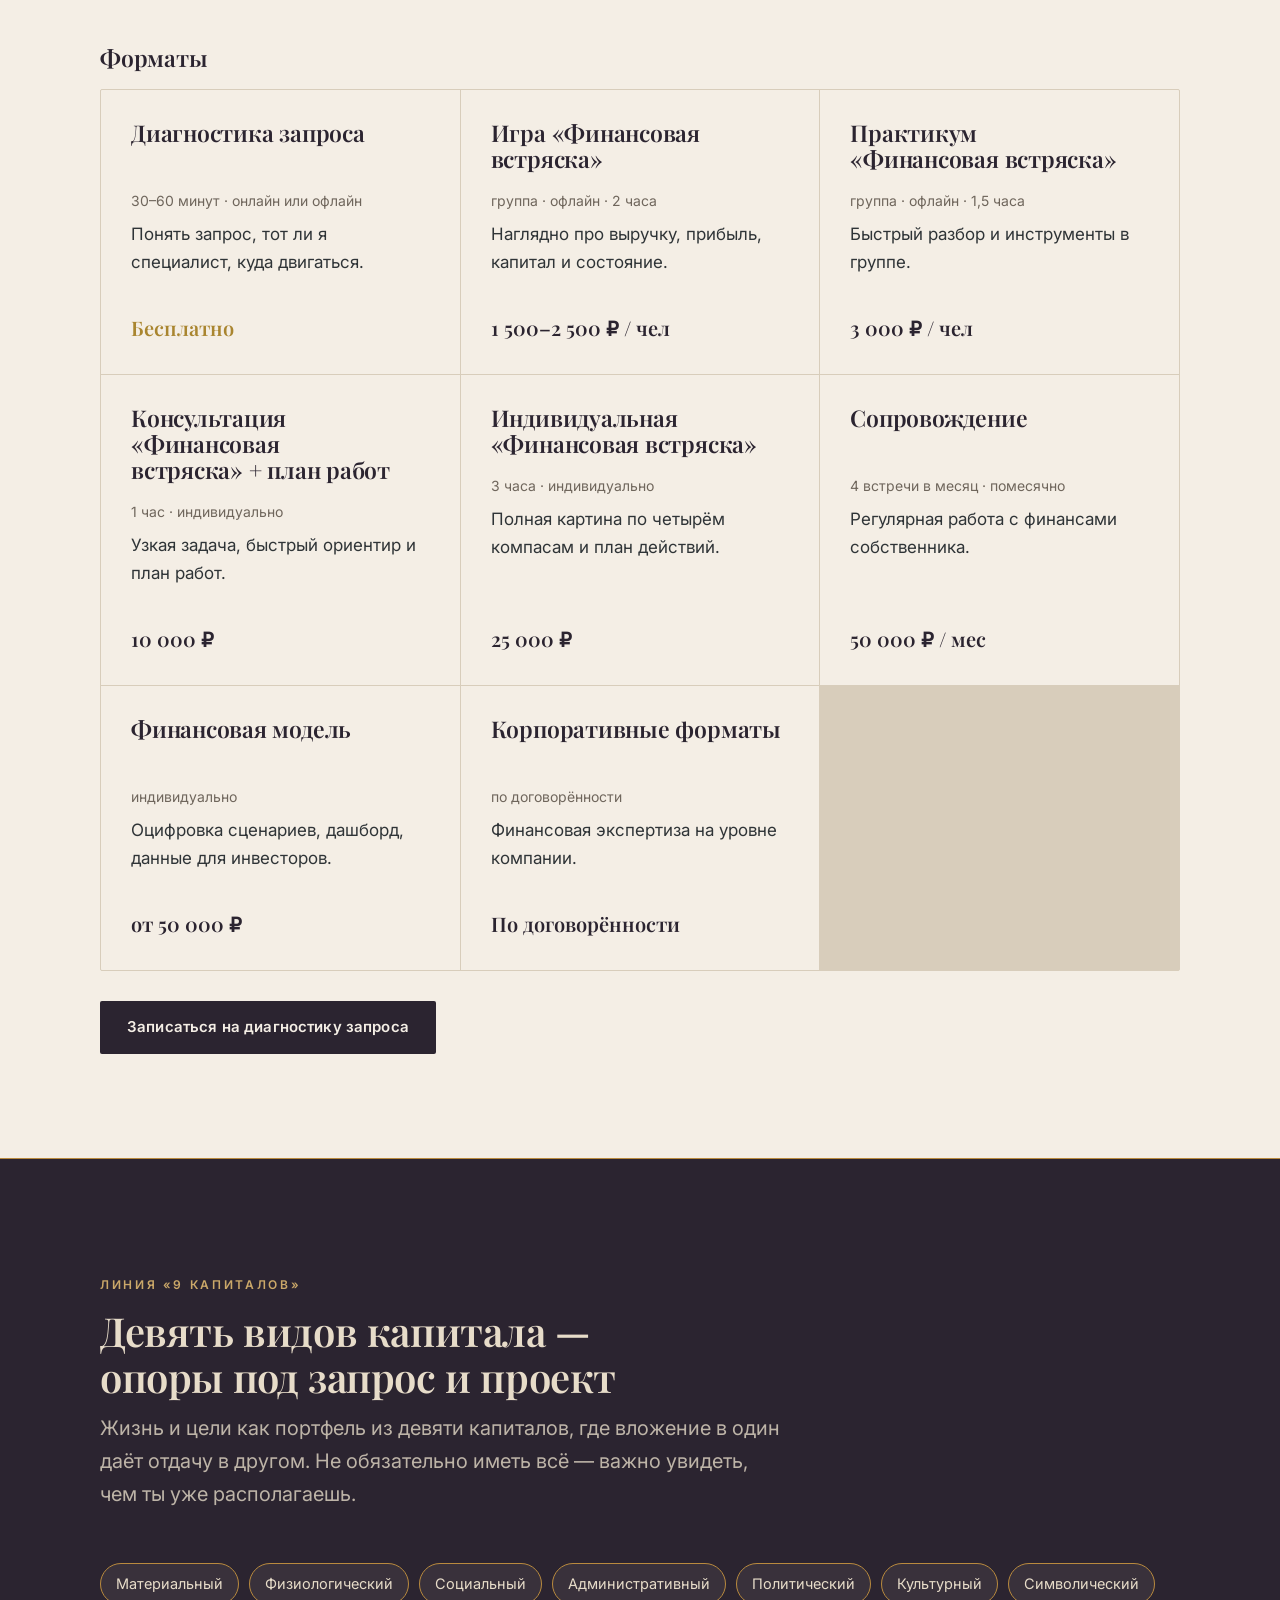
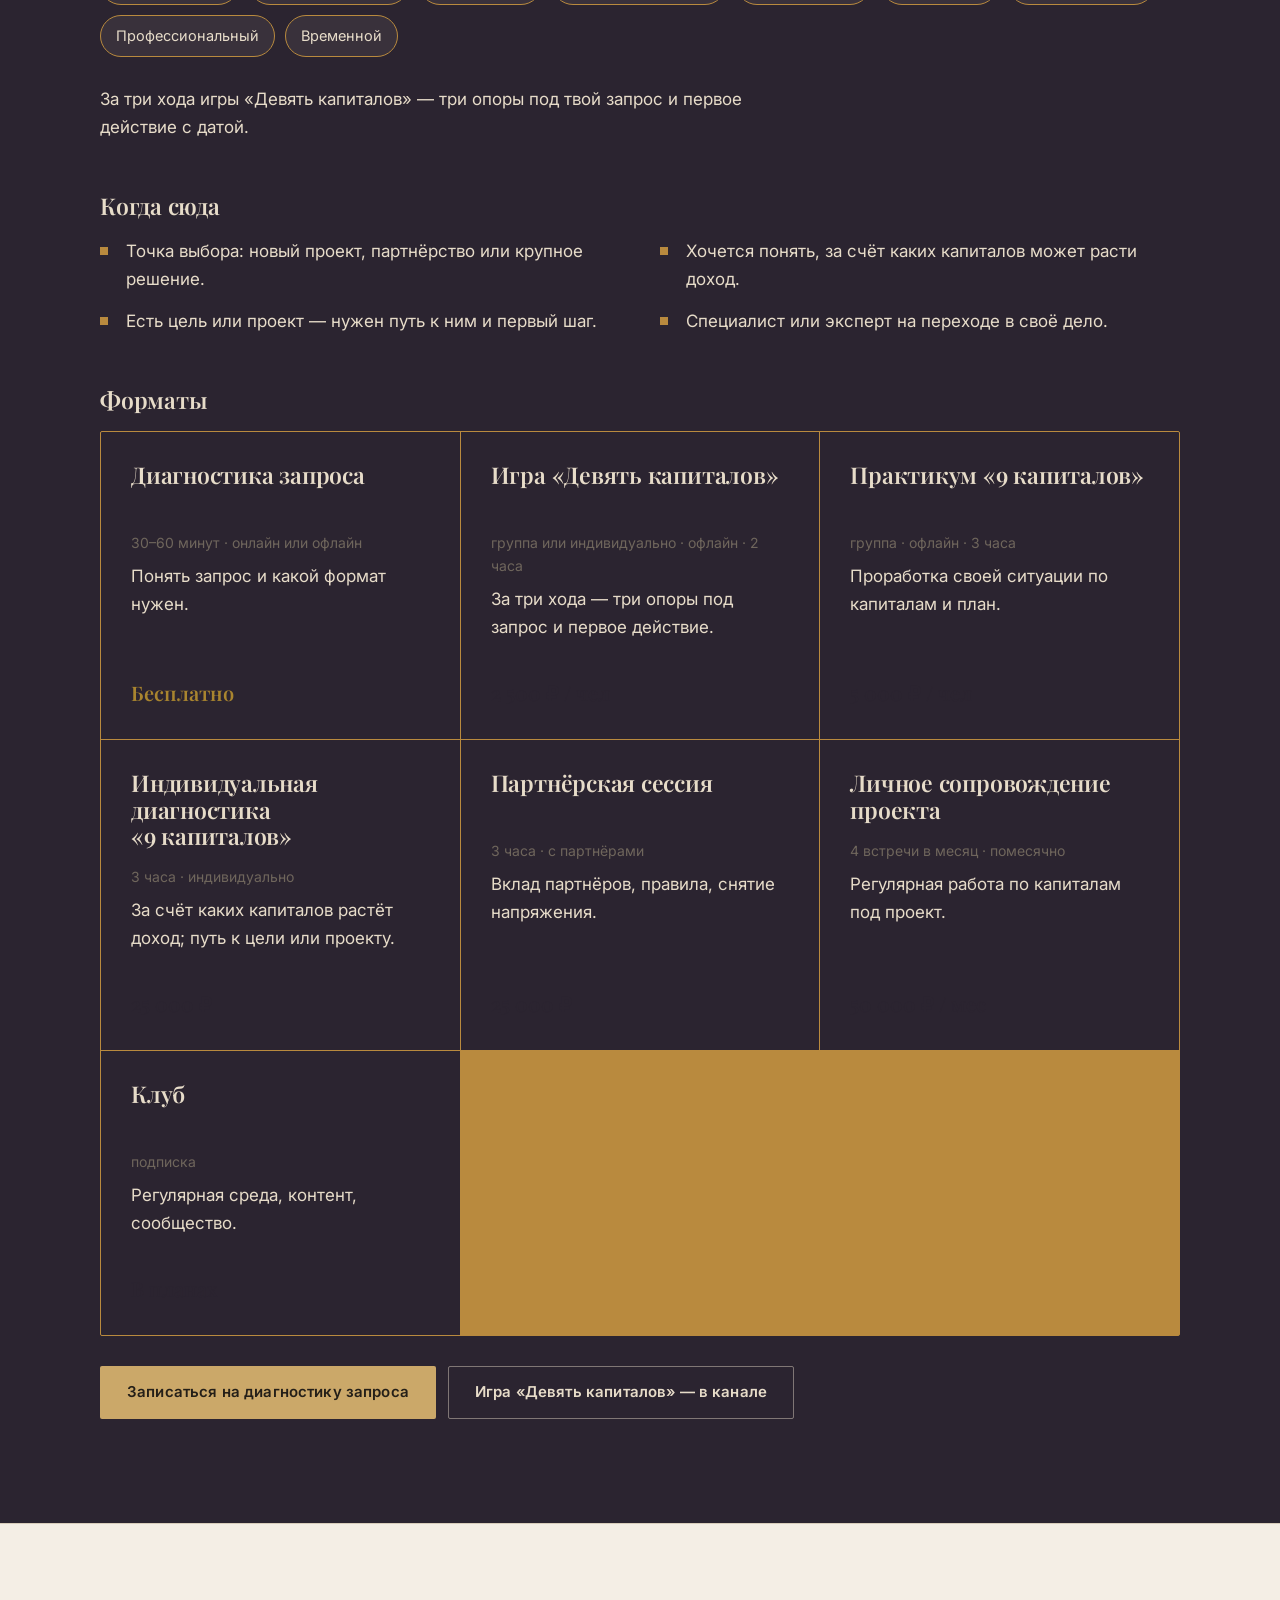
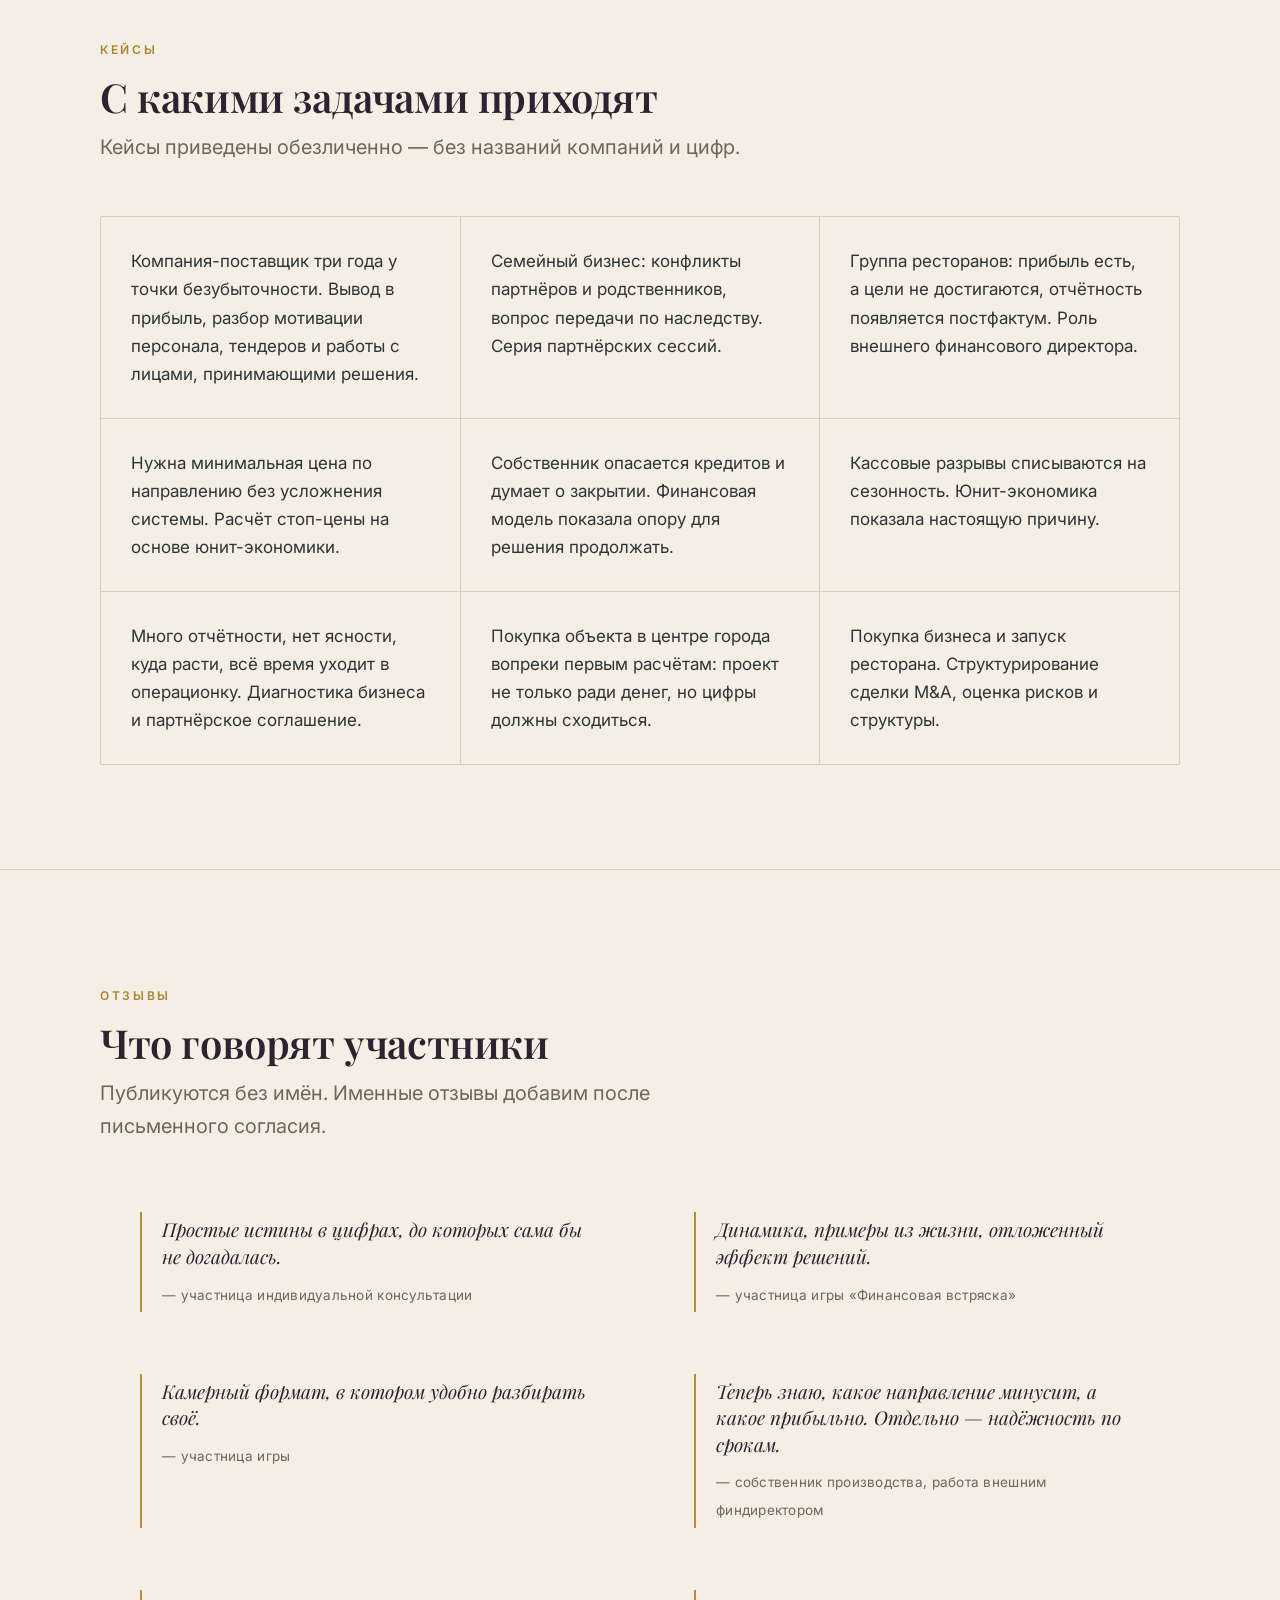
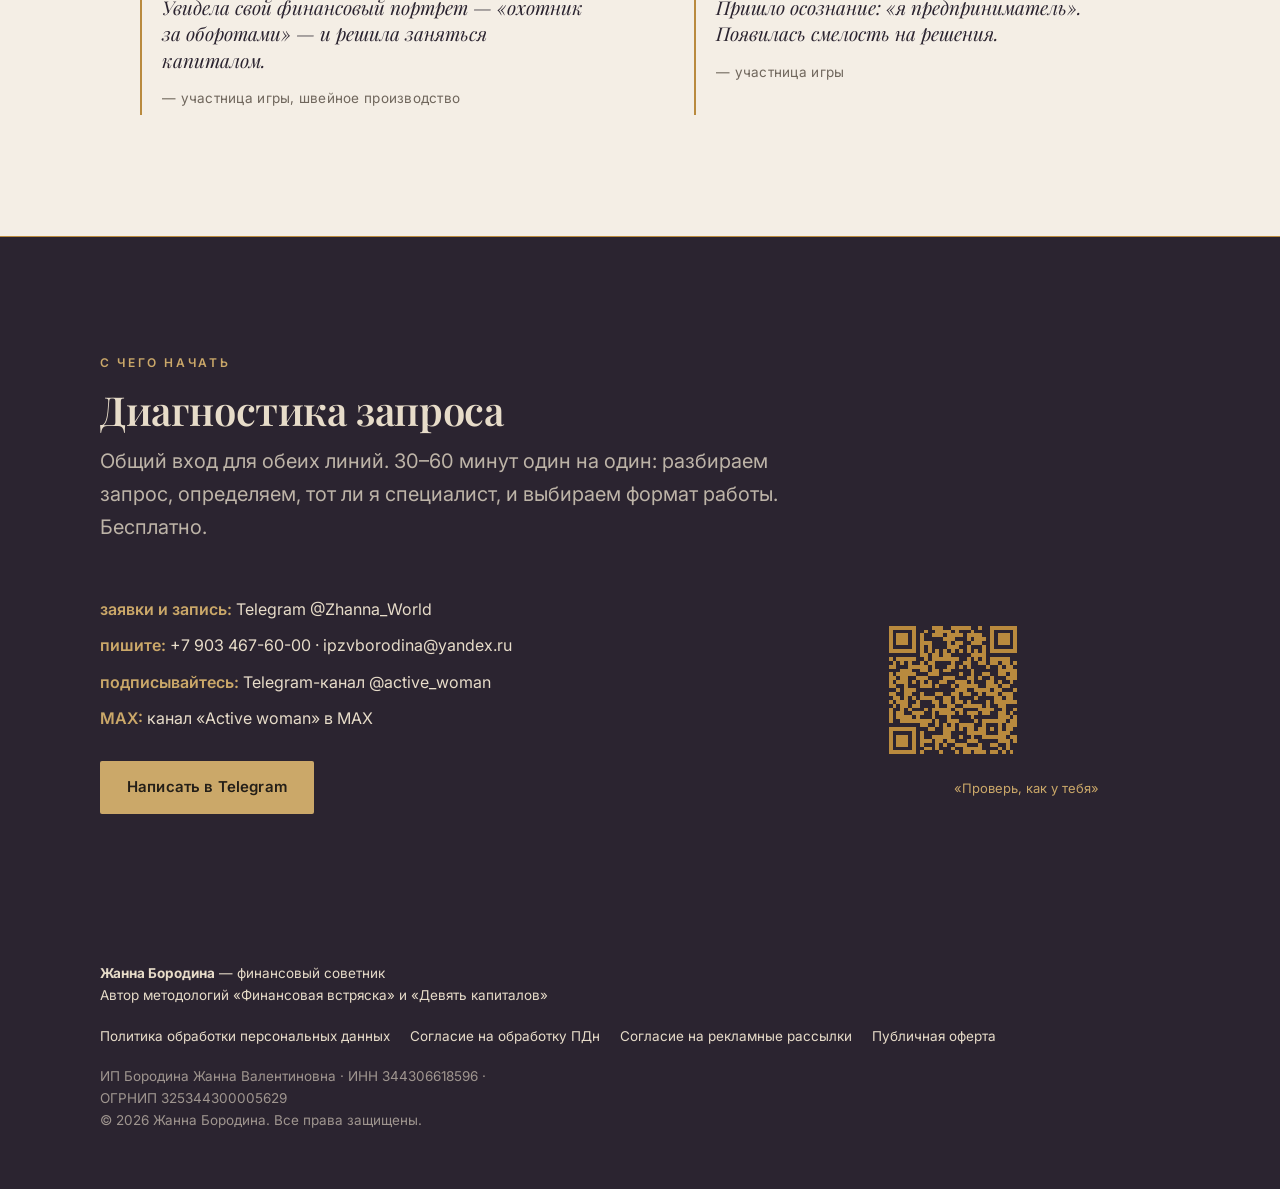
==== commit 0414e42b: "Пересборка под новую линейку продуктов Две равноправные параллельные линии вместо «фокус + блок»: - " ====
--- a/index.html
+++ b/index.html
@@ -4,7 +4,7 @@
   <meta charset="UTF-8" />
   <meta name="viewport" content="width=device-width, initial-scale=1" />
   <title>Жанна Бородина — финансовый советник для собственников бизнеса</title>
-  <meta name="description" content="Жанна Бородина — финансовый советник и внешний финансовый директор. Метод «Финансовая встряска»: порядок в финансах, точки роста прибыли и решения на основе цифр. Диагностика, разборы, финансовые модели." />
+  <meta name="description" content="Жанна Бородина — финансовый советник. Две линии работы: «Финансовая встряска» — деньги в бизнесе через четыре компаса, и «9 капиталов» — опоры под запрос и проект. Диагностика, разборы, практикумы, финансовые модели." />
   <link rel="canonical" href="https://zhannaborodina.com/" />
   <meta name="robots" content="index, follow" />
 
@@ -12,7 +12,7 @@
   <meta property="og:locale" content="ru_RU" />
   <meta property="og:url" content="https://zhannaborodina.com/" />
   <meta property="og:title" content="Жанна Бородина — финансовый советник" />
-  <meta property="og:description" content="Даю ясность, опору и картину будущего на языке цифр. Метод «Финансовая встряска»: выручка, прибыль, капитал, состояние." />
+  <meta property="og:description" content="Даю ясность, опору и картину будущего на языке цифр. Две линии работы: «Финансовая встряска» и «9 капиталов»." />
   <meta property="og:image" content="https://zhannaborodina.com/assets/og.png" />
   <meta property="og:image:width" content="1200" />
   <meta property="og:image:height" content="630" />
@@ -47,7 +47,7 @@
     "worksFor": {
       "@type": "ProfessionalService",
       "name": "Жанна Бородина — финансовый советник",
-      "description": "Финансовая диагностика бизнеса, разборы ситуации, финансовые модели, партнёрские сессии, игры и практикумы «Финансовая встряска».",
+      "description": "Две линии работы: «Финансовая встряска» — диагностика бизнеса, разборы, практикумы, финансовые модели; «9 капиталов» — диагностика запроса, игры, практикумы, сопровождение проекта.",
       "areaServed": "RU",
       "url": "https://zhannaborodina.com/",
       "priceRange": "0–200000 RUB",
@@ -79,10 +79,9 @@
       <button class="nav-toggle" type="button" aria-expanded="false" aria-controls="nav">Меню</button>
       <nav class="nav" id="nav" aria-label="Разделы страницы">
         <a href="#about">Обо мне</a>
-        <a href="#method">Метод</a>
-        <a href="#when">Когда обращаются</a>
-        <a href="#formats">Форматы</a>
+        <a href="#fv">Финансовая встряска</a>
         <a href="#capitals">9 капиталов</a>
+        <a href="#cases">Кейсы</a>
         <a href="#contact">Контакты</a>
       </nav>
     </div>
@@ -100,19 +99,19 @@
           <p class="hero__slogan">Увидеть свои опоры. Выбрать инструмент. Начать действовать.</p>
           <p class="hero__lede">Помогаю навести порядок в финансах, увидеть точки роста прибыли и принимать решения на основе цифр.</p>
           <div class="hero__cta">
-            <a class="btn btn--primary" href="https://t.me/Zhanna_World" target="_blank" rel="noopener">Записаться на бесплатную диагностику</a>
+            <a class="btn btn--primary" href="https://t.me/Zhanna_World" target="_blank" rel="noopener">Записаться на диагностику запроса</a>
             <a class="btn btn--ghost" href="https://t.me/active_woman" target="_blank" rel="noopener">Канал @active_woman</a>
           </div>
         </div>
         <div class="hero__aside">
-          <svg class="emblem hero__emblem" viewBox="10 16 60 55" fill="none" aria-label="Эмблема «Девять капиталов» — три кольца">
+          <svg class="emblem hero__emblem" viewBox="10 16 60 55" fill="none" aria-label="Эмблема — три кольца">
             <g stroke-width="1.6">
               <circle cx="34" cy="40" r="20" opacity="0.7" />
               <circle cx="52" cy="44" r="14" opacity="0.7" />
               <circle cx="43" cy="58" r="9" opacity="0.5" />
             </g>
           </svg>
-          <p class="hero__promise">через работу с девятью капиталами</p>
+          <p class="hero__promise">Деньги и опора</p>
         </div>
       </div>
     </section>
@@ -143,13 +142,37 @@
       </div>
     </section>
 
-    <!-- ================= МЕТОД ================= -->
-    <section id="method" aria-labelledby="method-title">
-      <div class="container">
-        <div class="section-head">
-          <p class="kicker">Метод «Финансовая встряска»</p>
-          <h2 id="method-title">Взгляд на бизнес через четыре компаса</h2>
-          <p class="lede">Отвечает на вопрос «оборот растёт, а где деньги». Для собственников малого и среднего бизнеса и партнёров.</p>
+    <!-- ================= ДВЕ ЛИНИИ ================= -->
+    <section id="lines" aria-labelledby="lines-title">
+      <div class="container">
+        <div class="section-head">
+          <p class="kicker">Две линии</p>
+          <h2 id="lines-title">Две параллельные линии работы</h2>
+          <p class="lede">Под одним брендом — два метода. Выбираем по запросу: деньги в бизнесе — «Финансовая встряска»; опоры под личный запрос или проект — «9 капиталов».</p>
+        </div>
+        <div class="grid grid--2">
+          <div class="card">
+            <h3>Финансовая встряска</h3>
+            <p>Деньги в бизнесе через четыре компаса — выручка, прибыль, капитал, состояние. Отвечает на вопрос «оборот растёт, а где деньги». Для собственников и предпринимателей.</p>
+            <p><a href="#fv">Форматы и цены&nbsp;↓</a></p>
+          </div>
+          <div class="card">
+            <h3>9 капиталов</h3>
+            <p>Жизнь и цели как портфель из девяти видов капитала, где вложение в один даёт отдачу в другом. Опоры под запрос, цель или проект. Для самозанятых, экспертов и людей в точке выбора.</p>
+            <p><a href="#capitals">Форматы и цены&nbsp;↓</a></p>
+          </div>
+        </div>
+        <p class="muted" style="margin-top:22px;max-width:64ch;font-size:15px">Общий вход для обеих линий — бесплатная <a href="#contact">диагностика запроса</a> 30–60 минут.</p>
+      </div>
+    </section>
+
+    <!-- ================= ФИНАНСОВАЯ ВСТРЯСКА ================= -->
+    <section id="fv" aria-labelledby="fv-title">
+      <div class="container">
+        <div class="section-head">
+          <p class="kicker">Линия «Финансовая встряска»</p>
+          <h2 id="fv-title">Деньги в бизнесе через четыре компаса</h2>
+          <p class="lede">Взгляд на бизнес и собственника через выручку, прибыль, капитал и состояние. Отвечает на вопрос «оборот растёт, а где деньги».</p>
         </div>
         <div class="grid grid--4">
           <div class="card compass"><b>Выручка</b><p>Из чего складывается оборот и что на него влияет.</p></div>
@@ -157,16 +180,8 @@
           <div class="card compass"><b>Капитал</b><p>Что накапливается за пределами операционки.</p></div>
           <div class="card compass"><b>Состояние</b><p>Опора собственника и уверенность в решениях.</p></div>
         </div>
-      </div>
-    </section>
-
-    <!-- ================= КОГДА ОБРАЩАЮТСЯ ================= -->
-    <section id="when" class="on-plum" aria-labelledby="when-title">
-      <div class="container">
-        <div class="section-head">
-          <p class="kicker">Когда ко мне обращаются</p>
-          <h2 id="when-title">Знакомые ситуации</h2>
-        </div>
+
+        <h3 style="margin:clamp(36px,5vw,52px) 0 18px">Когда сюда</h3>
         <ul class="marks marks--2">
           <li>Прибыль не соответствует обороту.</li>
           <li>Не хватает денег, несмотря на рост продаж.</li>
@@ -176,70 +191,44 @@
           <li>В партнёрстве непонятно, кто сколько вкладывает и как делить прибыль.</li>
           <li>Нужно решение по крупному проекту или сделке, а цифры вызывают сомнение.</li>
         </ul>
-      </div>
-    </section>
-
-    <!-- ================= ЧТО ПОЛУЧАЕТ КЛИЕНТ ================= -->
-    <section id="result" aria-labelledby="result-title">
-      <div class="container">
-        <div class="section-head">
-          <p class="kicker">Что получает клиент</p>
-          <h2 id="result-title">Результат работы</h2>
-        </div>
-        <ul class="marks marks--2">
-          <li>Финансовую диагностику бизнеса.</li>
-          <li>Понятную финансовую модель.</li>
-          <li>Точки роста прибыли и капитала.</li>
-          <li>Решения, основанные на цифрах, а не на догадках.</li>
-          <li>Конкретный план действий и понимание следующего шага.</li>
-        </ul>
-      </div>
-    </section>
-
-    <!-- ================= ФОРМАТЫ ================= -->
-    <section id="formats" aria-labelledby="formats-title">
-      <div class="container">
-        <div class="section-head">
-          <p class="kicker">Продукты и форматы</p>
-          <h2 id="formats-title">С чего начать</h2>
-          <p class="lede">Вход в работу — бесплатная диагностическая консультация. Дальше выбираем формат под задачу.</p>
-        </div>
+
+        <h3 style="margin:clamp(36px,5vw,52px) 0 18px">Форматы</h3>
         <div class="grid grid--3">
           <div class="card price">
-            <h3>Диагностическая консультация</h3>
-            <span class="format">30 минут · онлайн или офлайн</span>
-            <p>Понять, тот ли я специалист под вашу задачу, и выбрать формат работы.</p>
+            <h3>Диагностика запроса</h3>
+            <span class="format">30–60 минут · онлайн или офлайн</span>
+            <p>Понять запрос, тот ли я специалист, куда двигаться.</p>
             <span class="sum sum--free">Бесплатно</span>
           </div>
           <div class="card price">
-            <h3>Часовой разбор ситуации + план работ</h3>
+            <h3>Игра «Финансовая встряска»</h3>
+            <span class="format">группа · офлайн · 2 часа</span>
+            <p>Наглядно про выручку, прибыль, капитал и состояние.</p>
+            <span class="sum">1 500–2 500 ₽ / чел</span>
+          </div>
+          <div class="card price">
+            <h3>Практикум «Финансовая встряска»</h3>
+            <span class="format">группа · офлайн · 1,5 часа</span>
+            <p>Быстрый разбор и инструменты в группе.</p>
+            <span class="sum">3 000 ₽ / чел</span>
+          </div>
+          <div class="card price">
+            <h3>Консультация «Финансовая встряска» + план работ</h3>
             <span class="format">1 час · индивидуально</span>
-            <p>Узкая задача, быстрый ориентир и ближайший шаг.</p>
+            <p>Узкая задача, быстрый ориентир и план работ.</p>
             <span class="sum">10 000 ₽</span>
           </div>
           <div class="card price">
-            <h3>«Финансовая связка» — индивидуальный разбор</h3>
+            <h3>Индивидуальная «Финансовая встряска»</h3>
             <span class="format">3 часа · индивидуально</span>
             <p>Полная картина по четырём компасам и план действий.</p>
             <span class="sum">25 000 ₽</span>
           </div>
           <div class="card price">
-            <h3>Партнёрская сессия</h3>
-            <span class="format">3 часа · с партнёрами</span>
-            <p>Вклад партнёров, правила, снятие напряжения в деньгах.</p>
-            <span class="sum">25 000 ₽</span>
-          </div>
-          <div class="card price">
-            <h3>Игра «Финансовая встряска»</h3>
-            <span class="format">группа · офлайн · 1,5–2,5 часа</span>
-            <p>Наглядно: выручка, прибыль, капитал, состояние.</p>
-            <span class="sum">3 000 ₽ / чел</span>
-          </div>
-          <div class="card price">
-            <h3>Практикум «Финансовая встряска»</h3>
-            <span class="format">группа · офлайн · 2–3 часа</span>
-            <p>Разбор своей ситуации в группе плюс инструменты.</p>
-            <span class="sum">5 000 ₽ / чел</span>
+            <h3>Сопровождение</h3>
+            <span class="format">4 встречи в месяц · помесячно</span>
+            <p>Регулярная работа с финансами собственника.</p>
+            <span class="sum">50 000 ₽ / мес</span>
           </div>
           <div class="card price">
             <h3>Финансовая модель</h3>
@@ -254,17 +243,84 @@
             <span class="sum">По договорённости</span>
           </div>
         </div>
-
-        <div class="section-head" style="margin-top: clamp(40px, 6vw, 64px);">
-          <h3>Как выстроен путь</h3>
-        </div>
-        <ol class="ladder">
-          <li><b>Диагностика</b><span>Бесплатная консультация, выбор формата.</span></li>
-          <li><b>Первый разбор</b><span>Часовой разбор или игра.</span></li>
-          <li><b>Полная картина</b><span>«Финансовая связка» или практикум.</span></li>
-          <li><b>Инструмент</b><span>Финансовая модель или партнёрская сессия.</span></li>
-          <li><b>Сопровождение</b><span>Корпоративные форматы, работа вдолгую.</span></li>
-        </ol>
+        <div class="hero__cta">
+          <a class="btn btn--primary" href="https://t.me/Zhanna_World" target="_blank" rel="noopener">Записаться на диагностику запроса</a>
+        </div>
+      </div>
+    </section>
+
+    <!-- ================= 9 КАПИТАЛОВ ================= -->
+    <section id="capitals" class="on-plum" aria-labelledby="capitals-title">
+      <div class="container">
+        <div class="section-head">
+          <p class="kicker">Линия «9 капиталов»</p>
+          <h2 id="capitals-title">Девять видов капитала — опоры под запрос и проект</h2>
+          <p class="lede">Жизнь и цели как портфель из девяти капиталов, где вложение в один даёт отдачу в другом. Не обязательно иметь всё — важно увидеть, чем ты уже располагаешь.</p>
+        </div>
+        <ul class="caps">
+          <li>Материальный</li><li>Физиологический</li><li>Социальный</li>
+          <li>Административный</li><li>Политический</li><li>Культурный</li>
+          <li>Символический</li><li>Профессиональный</li><li>Временной</li>
+        </ul>
+        <p style="max-width:64ch">За три хода игры «Девять капиталов» — три опоры под твой запрос и первое действие с датой.</p>
+
+        <h3 style="margin:clamp(36px,5vw,52px) 0 18px">Когда сюда</h3>
+        <ul class="marks marks--2">
+          <li>Точка выбора: новый проект, партнёрство или крупное решение.</li>
+          <li>Хочется понять, за счёт каких капиталов может расти доход.</li>
+          <li>Есть цель или проект — нужен путь к ним и первый шаг.</li>
+          <li>Специалист или эксперт на переходе в своё дело.</li>
+        </ul>
+
+        <h3 style="margin:clamp(36px,5vw,52px) 0 18px">Форматы</h3>
+        <div class="grid grid--3">
+          <div class="card price">
+            <h3>Диагностика запроса</h3>
+            <span class="format">30–60 минут · онлайн или офлайн</span>
+            <p>Понять запрос и какой формат нужен.</p>
+            <span class="sum sum--free">Бесплатно</span>
+          </div>
+          <div class="card price">
+            <h3>Игра «Девять капиталов»</h3>
+            <span class="format">группа или индивидуально · офлайн · 2 часа</span>
+            <p>За три хода — три опоры под запрос и первое действие.</p>
+            <span class="sum">2 500 ₽ / чел</span>
+          </div>
+          <div class="card price">
+            <h3>Практикум «9 капиталов»</h3>
+            <span class="format">группа · офлайн · 3 часа</span>
+            <p>Проработка своей ситуации по капиталам и план.</p>
+            <span class="sum">5 000 ₽ / чел</span>
+          </div>
+          <div class="card price">
+            <h3>Индивидуальная диагностика «9 капиталов»</h3>
+            <span class="format">3 часа · индивидуально</span>
+            <p>За счёт каких капиталов растёт доход; путь к цели или проекту.</p>
+            <span class="sum">25 000 ₽</span>
+          </div>
+          <div class="card price">
+            <h3>Партнёрская сессия</h3>
+            <span class="format">3 часа · с партнёрами</span>
+            <p>Вклад партнёров, правила, снятие напряжения.</p>
+            <span class="sum">25 000 ₽</span>
+          </div>
+          <div class="card price">
+            <h3>Личное сопровождение проекта</h3>
+            <span class="format">4 встречи в месяц · помесячно</span>
+            <p>Регулярная работа по капиталам под проект.</p>
+            <span class="sum">50 000 ₽ / мес</span>
+          </div>
+          <div class="card price">
+            <h3>Клуб</h3>
+            <span class="format">подписка</span>
+            <p>Регулярная среда, контент, сообщество.</p>
+            <span class="sum">В планах</span>
+          </div>
+        </div>
+        <div class="hero__cta">
+          <a class="btn btn--primary" href="https://t.me/Zhanna_World" target="_blank" rel="noopener">Записаться на диагностику запроса</a>
+          <a class="btn btn--ghost" href="https://t.me/active_woman" target="_blank" rel="noopener">Игра «Девять капиталов» — в канале</a>
+        </div>
       </div>
     </section>
 
@@ -327,41 +383,19 @@
       </div>
     </section>
 
-    <!-- ================= 9 КАПИТАЛОВ ================= -->
-    <section id="capitals" aria-labelledby="capitals-title">
-      <div class="container">
-        <div class="section-head">
-          <p class="kicker">9 капиталов</p>
-          <h2 id="capitals-title">Авторская методология для более широкой аудитории</h2>
-          <p class="lede">Жизнь и цели как портфель из девяти капиталов, где вложение в один даёт отдачу в другом. Для самозанятых, экспертов и людей в точке выбора.</p>
-        </div>
-        <ul class="caps">
-          <li>Материальный</li><li>Физиологический</li><li>Социальный</li>
-          <li>Административный</li><li>Политический</li><li>Культурный</li>
-          <li>Символический</li><li>Профессиональный</li><li>Временной</li>
-        </ul>
-        <p style="max-width:62ch">Не обязательно иметь всё. Важно увидеть, чем ты уже располагаешь. За три хода игры «Девять капиталов» — три опоры под твой запрос и первое действие.</p>
-        <p style="max-width:62ch"><b>Индивидуальная диагностика «9 капиталов»</b> — 3 часа, за счёт каких капиталов может расти доход и как выстроить путь к цели или проекту. 35 000 ₽.</p>
-        <div class="hero__cta">
-          <a class="btn btn--primary" href="https://t.me/Zhanna_World" target="_blank" rel="noopener">Записаться на диагностику «9 капиталов»</a>
-          <a class="btn btn--ghost" href="https://t.me/active_woman" target="_blank" rel="noopener">Подробнее в канале</a>
-        </div>
-      </div>
-    </section>
-
     <!-- ================= КОНТАКТЫ ================= -->
     <section id="contact" class="on-plum" aria-labelledby="contact-title">
       <div class="container">
         <div class="section-head">
-          <p class="kicker">Контакты</p>
-          <h2 id="contact-title">Проверь, как у тебя</h2>
-          <p class="lede">Опишите задачу в нескольких предложениях — предложу подходящий формат работы.</p>
+          <p class="kicker">С чего начать</p>
+          <h2 id="contact-title">Диагностика запроса</h2>
+          <p class="lede">Общий вход для обеих линий. 30–60 минут один на один: разбираем запрос, определяем, тот ли я специалист, и выбираем формат работы. Бесплатно.</p>
         </div>
         <div class="contact-grid">
           <div>
             <ul class="contact-list">
+              <li><b>заявки и запись:</b> <a href="https://t.me/Zhanna_World" target="_blank" rel="noopener">Telegram @Zhanna_World</a></li>
               <li><b>пишите:</b> <a href="tel:+79034676000">+7 903 467-60-00</a> · <a href="mailto:ipzvborodina@yandex.ru">ipzvborodina@yandex.ru</a></li>
-              <li><b>заявки:</b> <a href="https://t.me/Zhanna_World" target="_blank" rel="noopener">Telegram @Zhanna_World</a></li>
               <li><b>подписывайтесь:</b> <a href="https://t.me/active_woman" target="_blank" rel="noopener">Telegram-канал @active_woman</a></li>
               <li><b>MAX:</b> <a href="https://max.ru/join/NSyq7EJ0xSeP0TqJSFPMGc5-BBlgZdfUZhm6ucb2PHs" target="_blank" rel="noopener">канал «Active woman» в MAX</a></li>
             </ul>
--- a/assets/styles.css
+++ b/assets/styles.css
@@ -109,6 +109,7 @@
 }
 
 .lede { font-size: clamp(17px, 2vw, 20px); color: var(--muted); max-width: 60ch; }
+.muted { color: var(--muted); }
 
 /* --- Кнопки --------------------------------------------------------------- */
 
@@ -279,16 +280,15 @@
   align-items: start;
 }
 .about-photo {
+  display: block;
   width: 100%;
-  aspect-ratio: 1 / 1;
-  object-fit: cover;
-  object-position: center 20%;
+  height: auto;
   border-radius: var(--radius);
   border: 1px solid var(--line);
 }
 @media (max-width: 760px) {
-  .about-layout { grid-template-columns: 1fr; }
-  .about-photo { max-width: 320px; }
+  .about-layout { grid-template-columns: 1fr; gap: 20px; }
+  .about-photo { width: 200px; max-width: 55%; }
 }
 
 .card h3 { margin-bottom: 8px; }
@@ -336,6 +336,11 @@
   font-size: 14.5px;
   color: var(--plum);
   background: var(--surface);
+}
+.on-plum .caps li {
+  color: var(--plum-ink);
+  background: color-mix(in srgb, var(--plum-ink) 7%, transparent);
+  border-color: var(--plum-line);
 }
 
 /* --- Прайс -------------------------------------------------------------- */
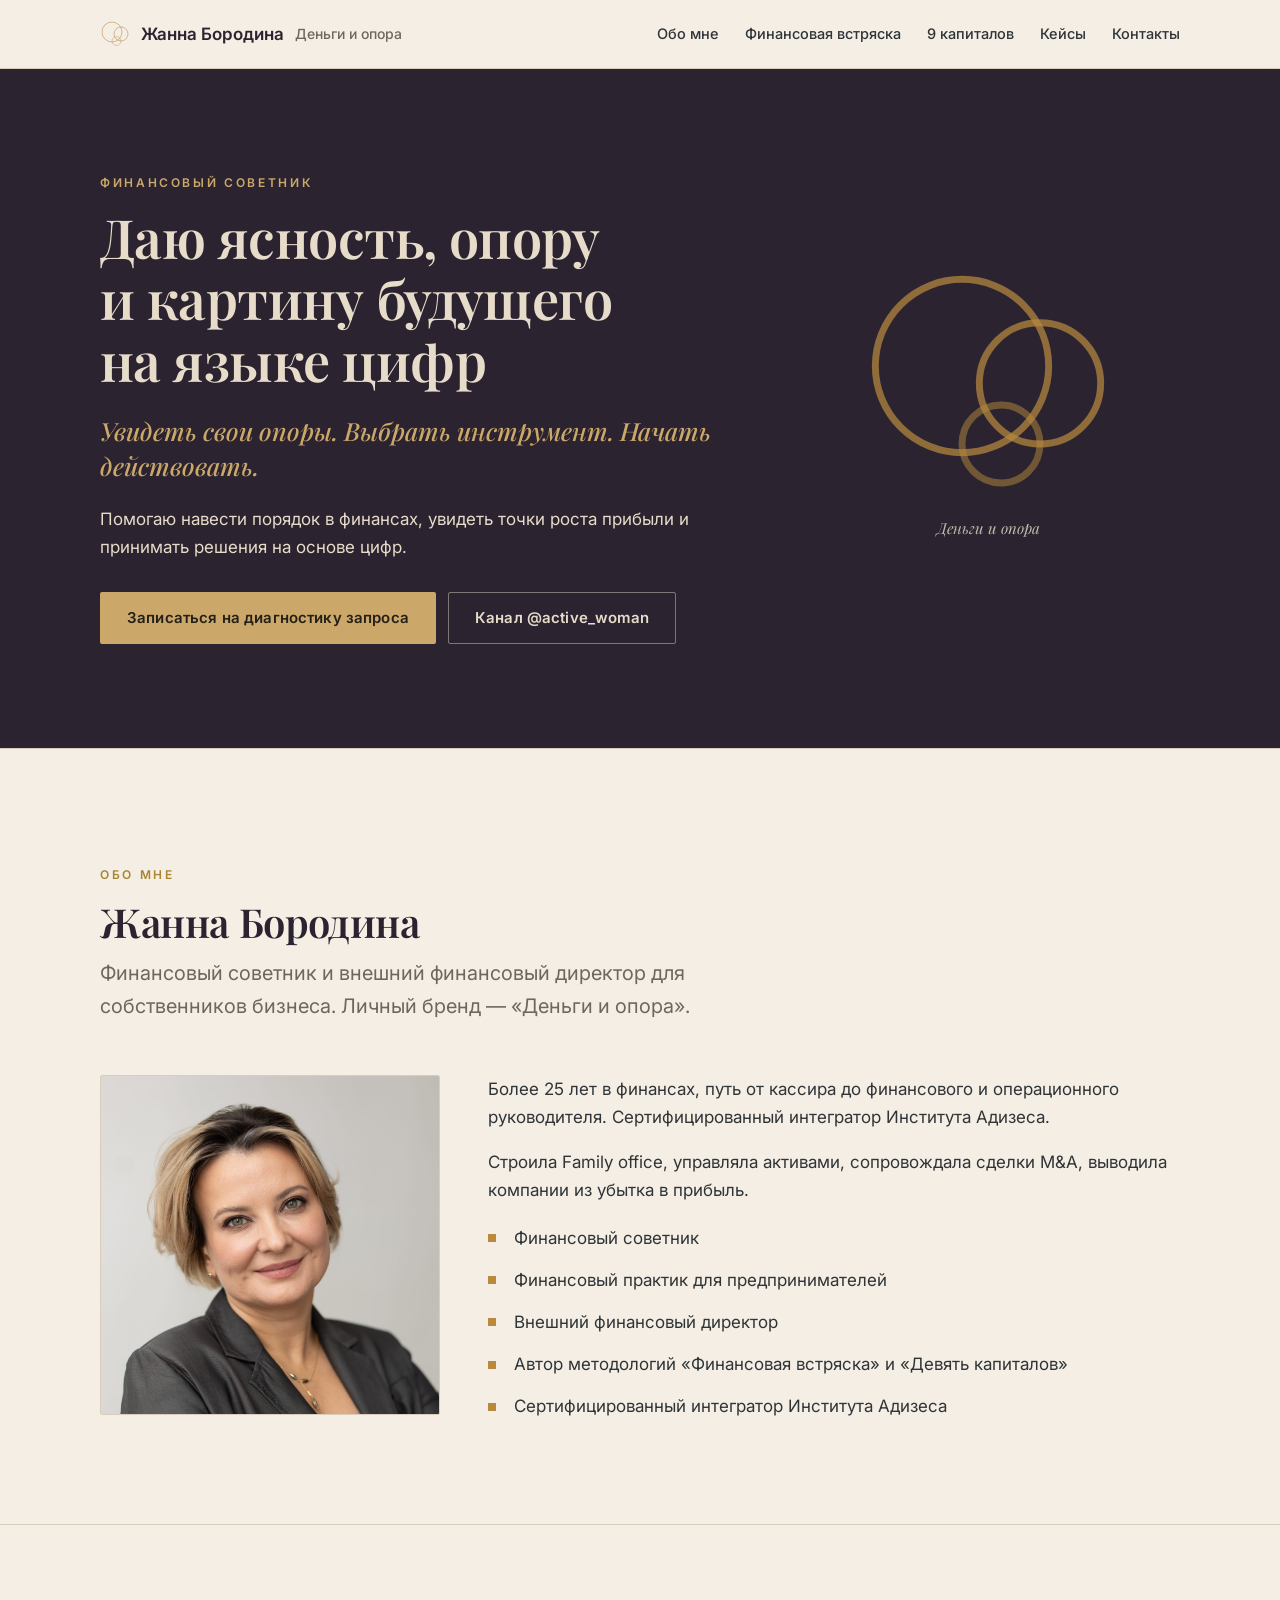
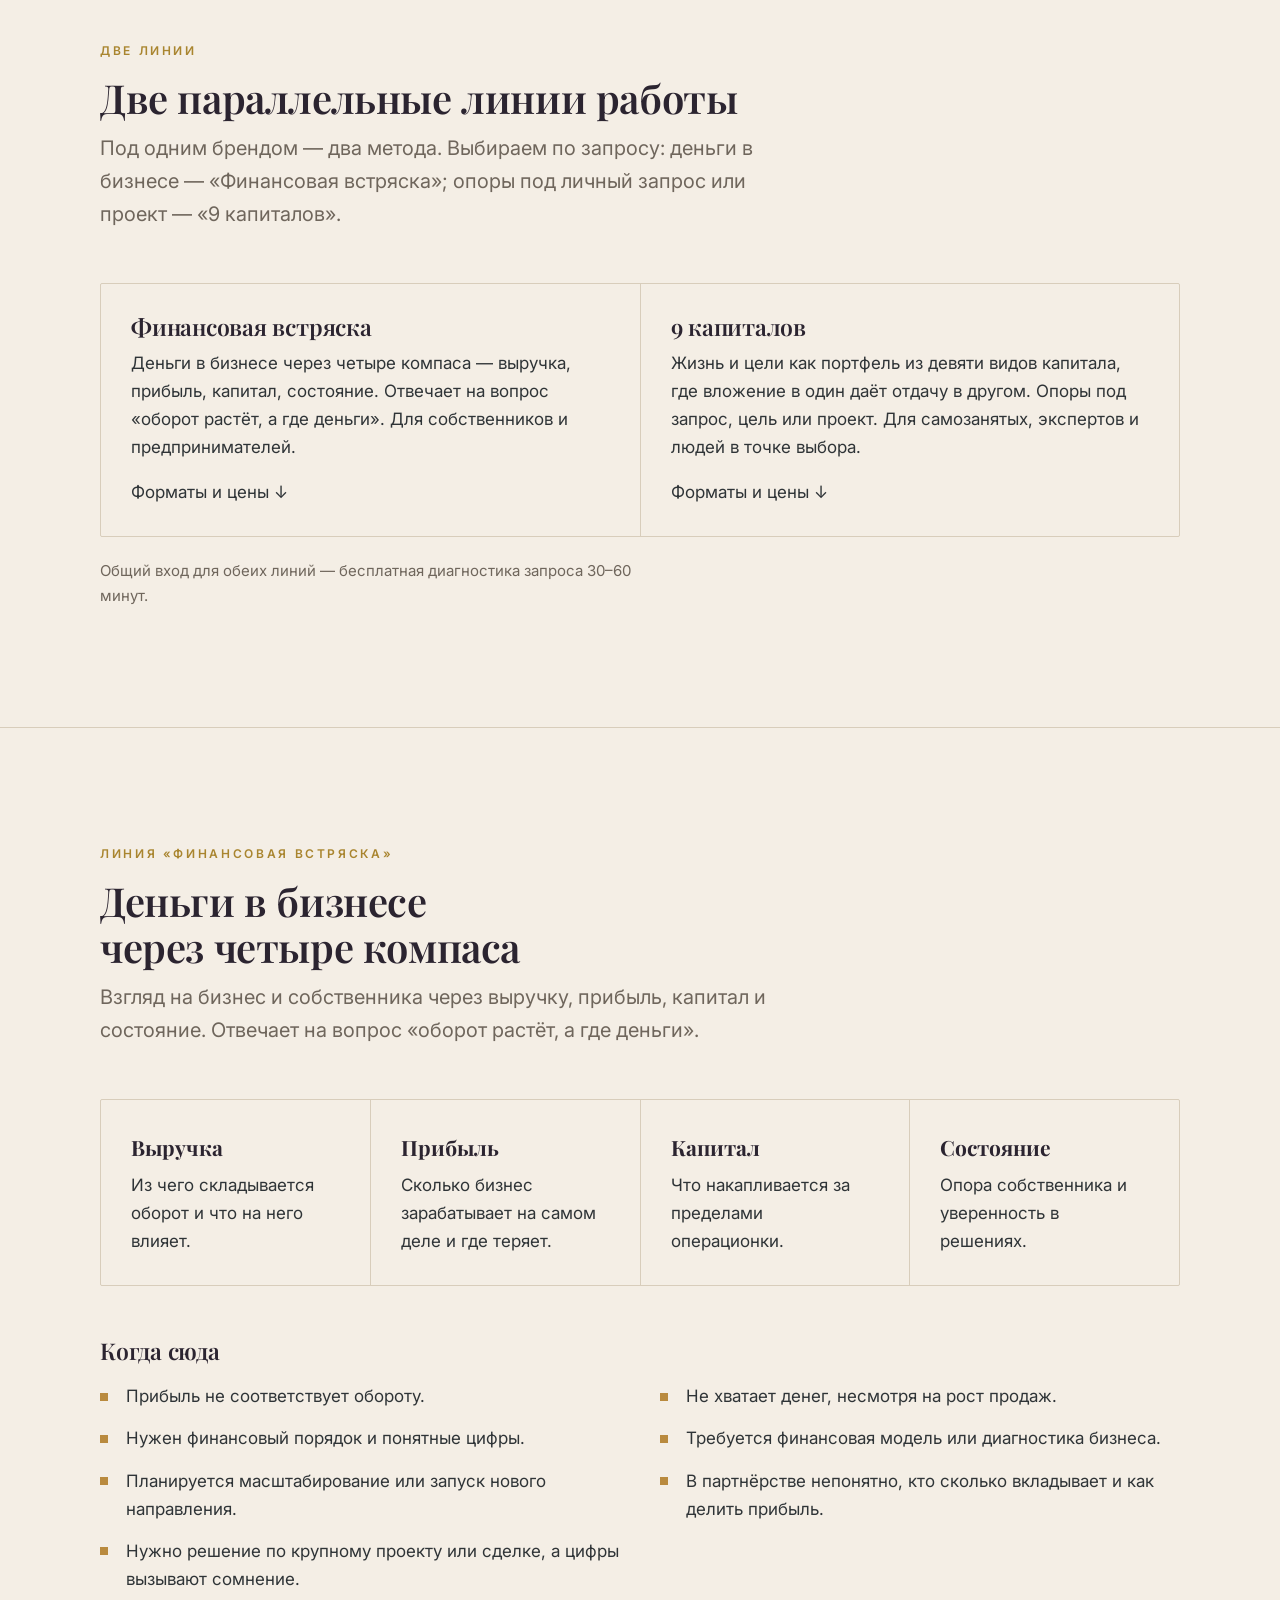
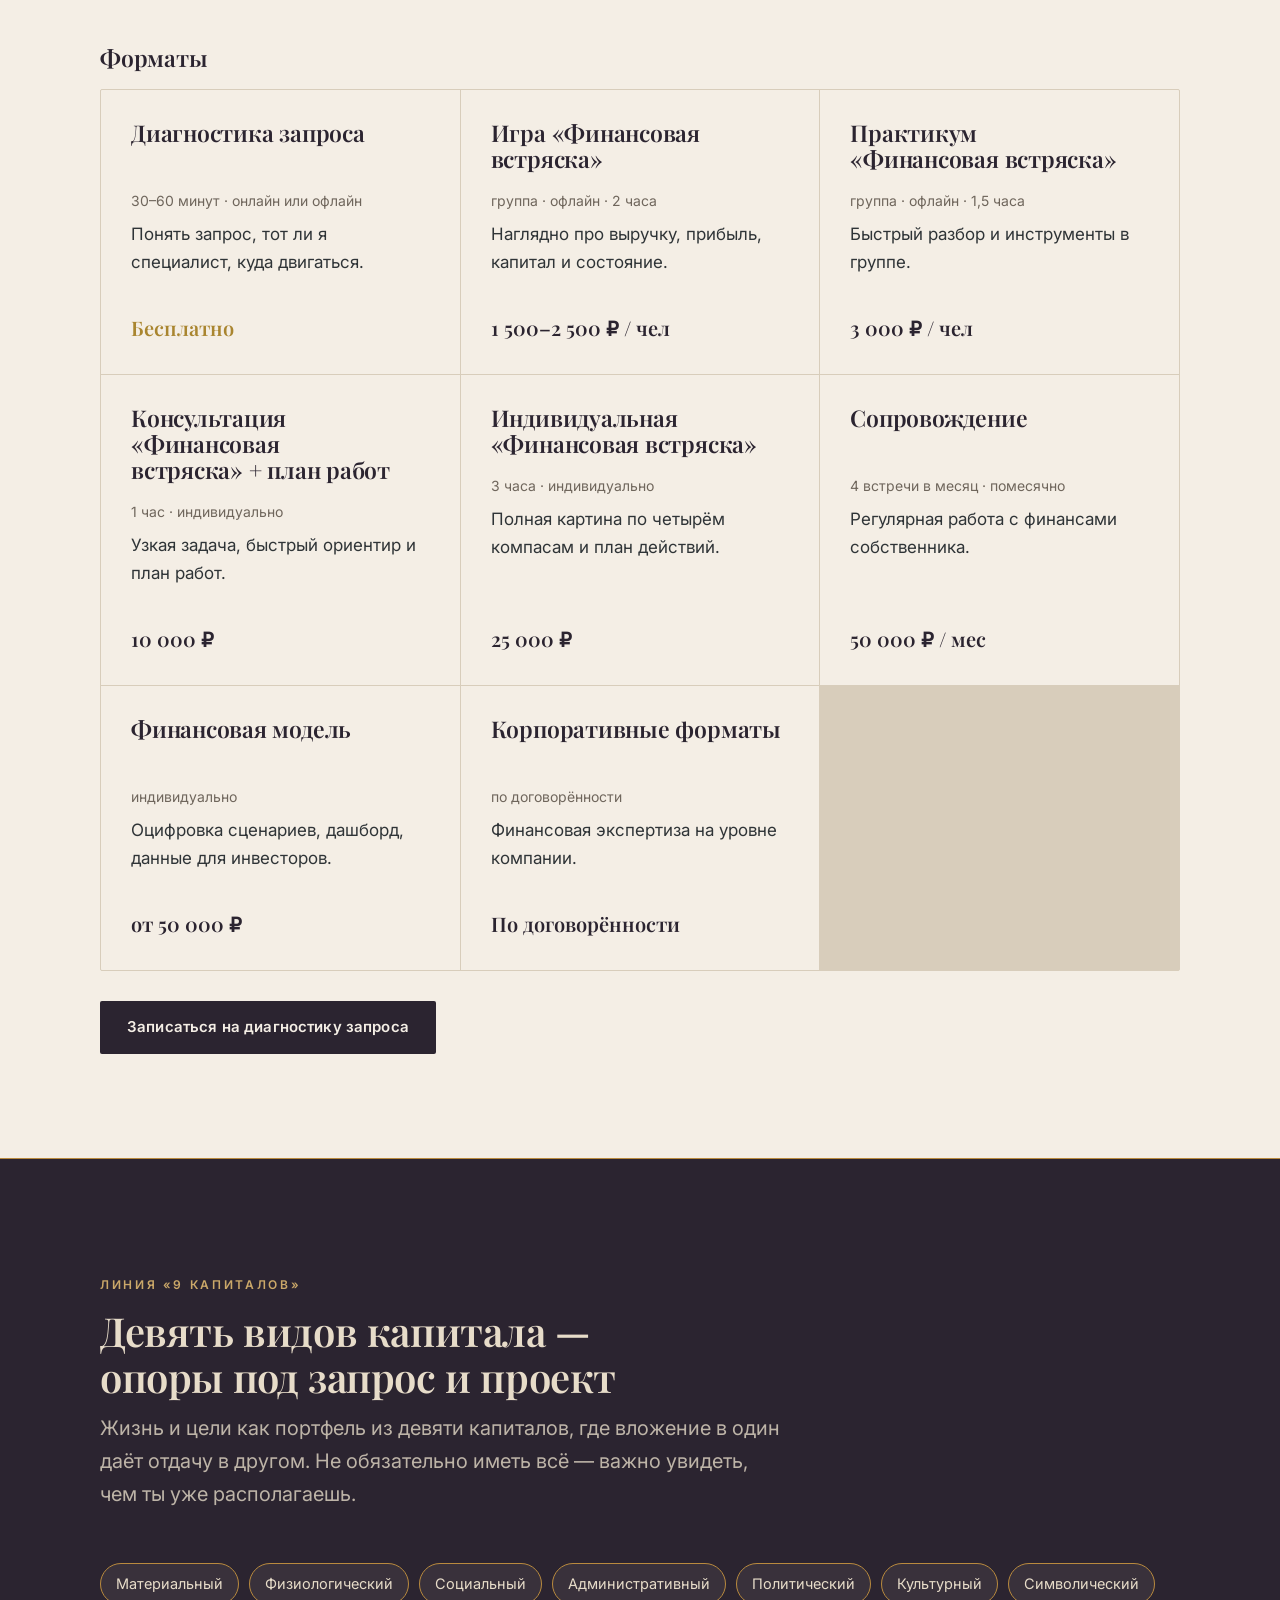
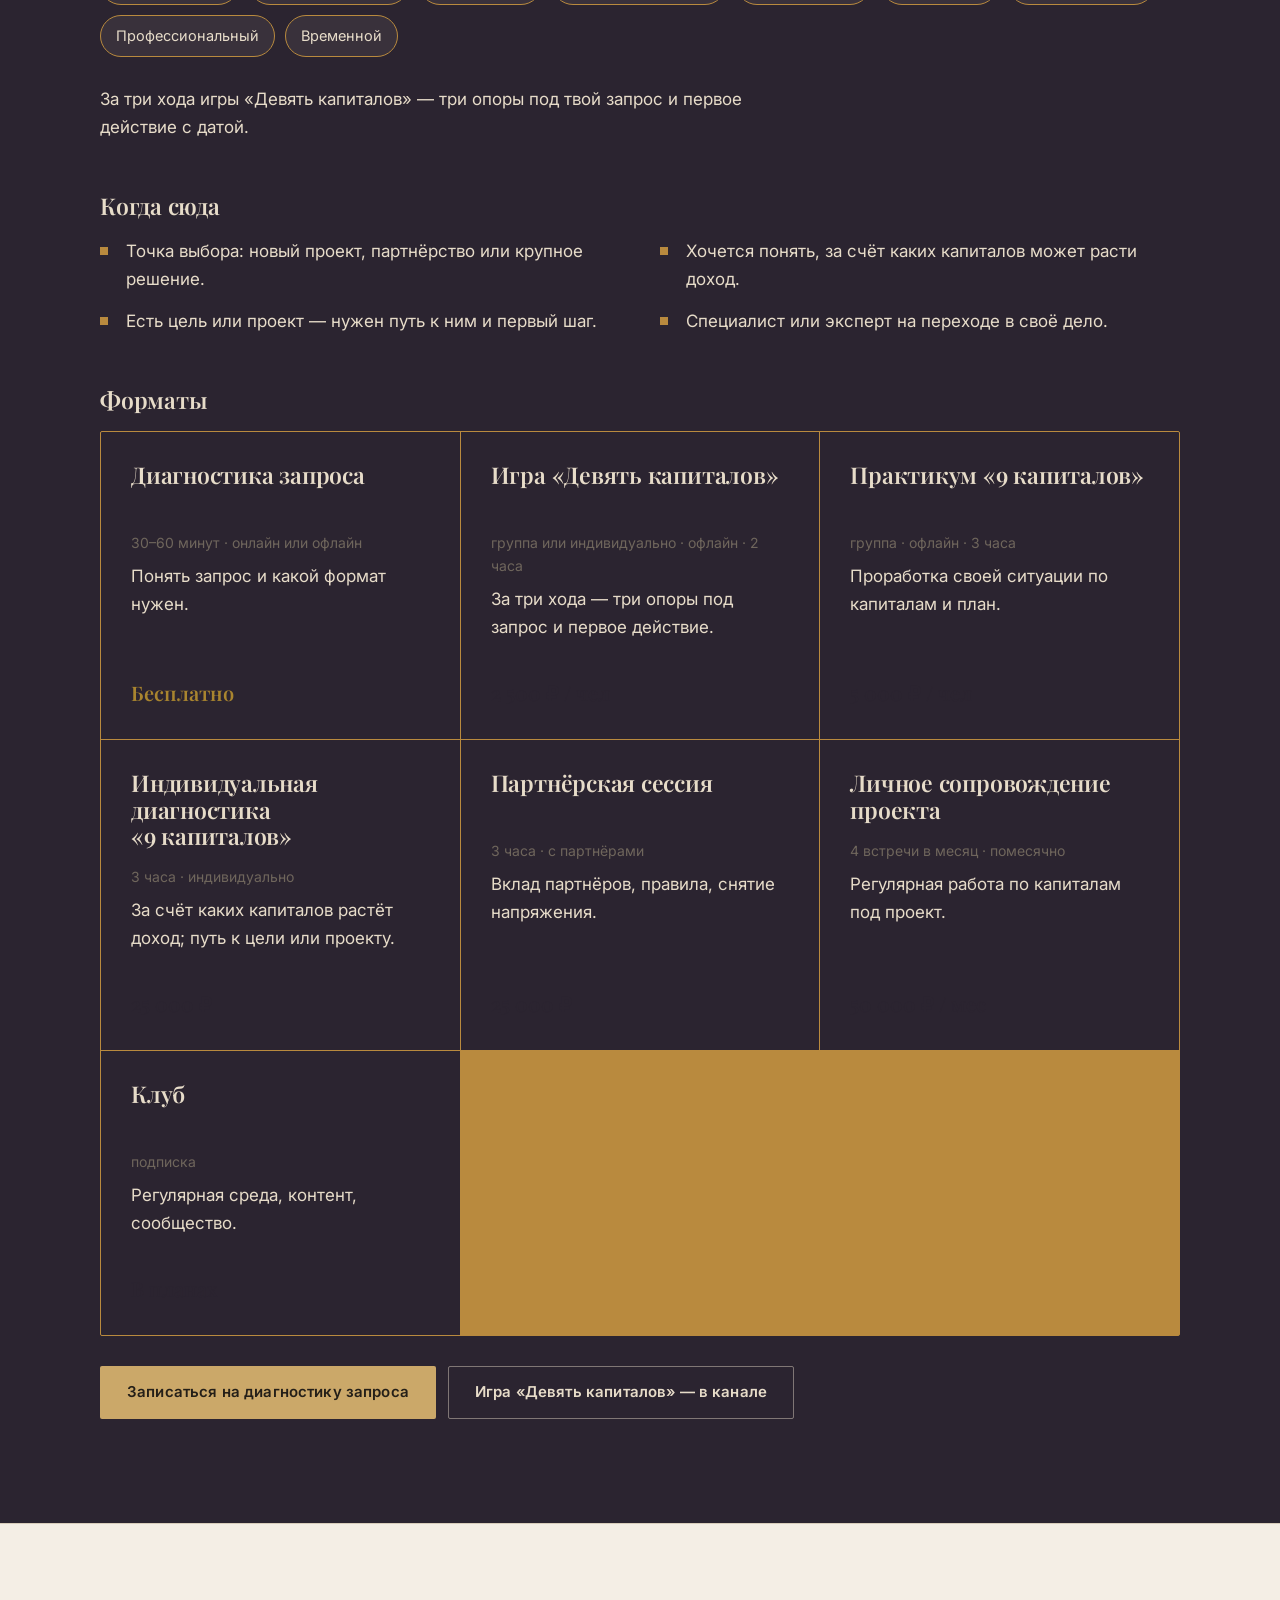
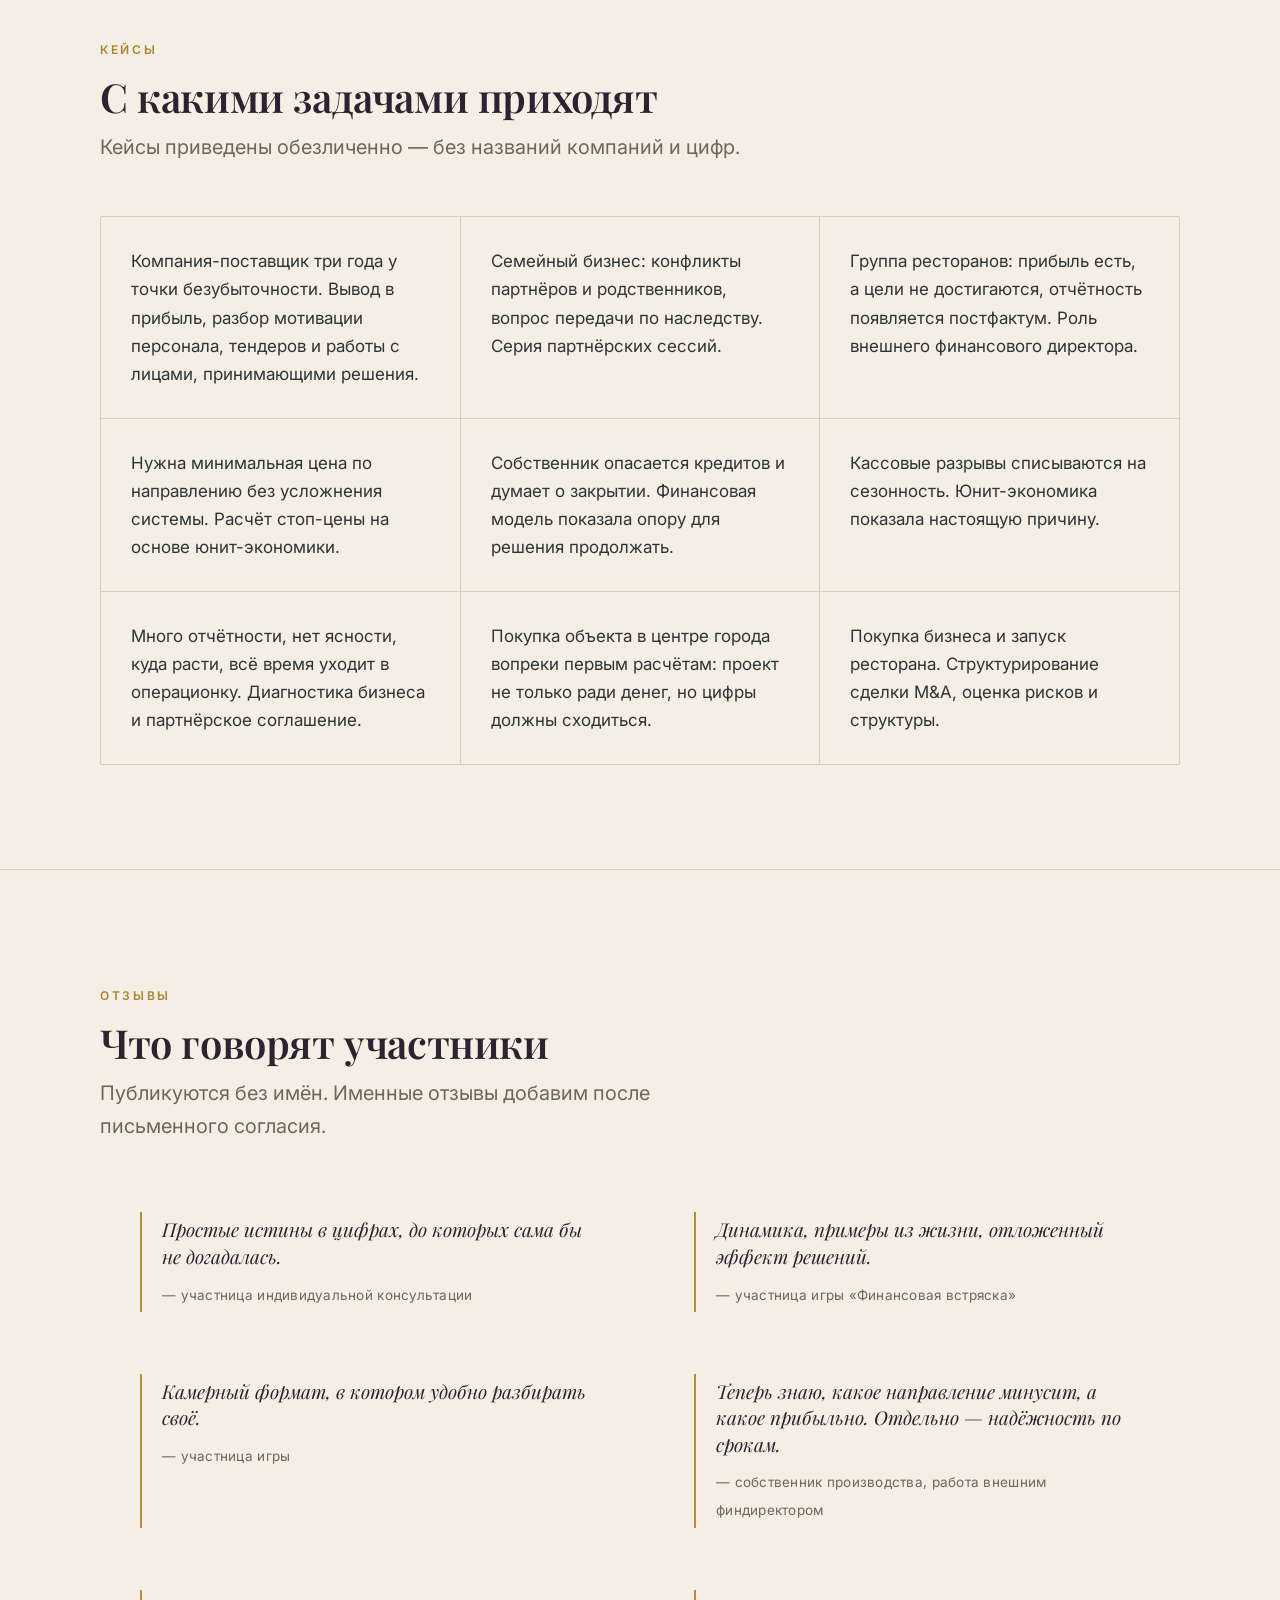
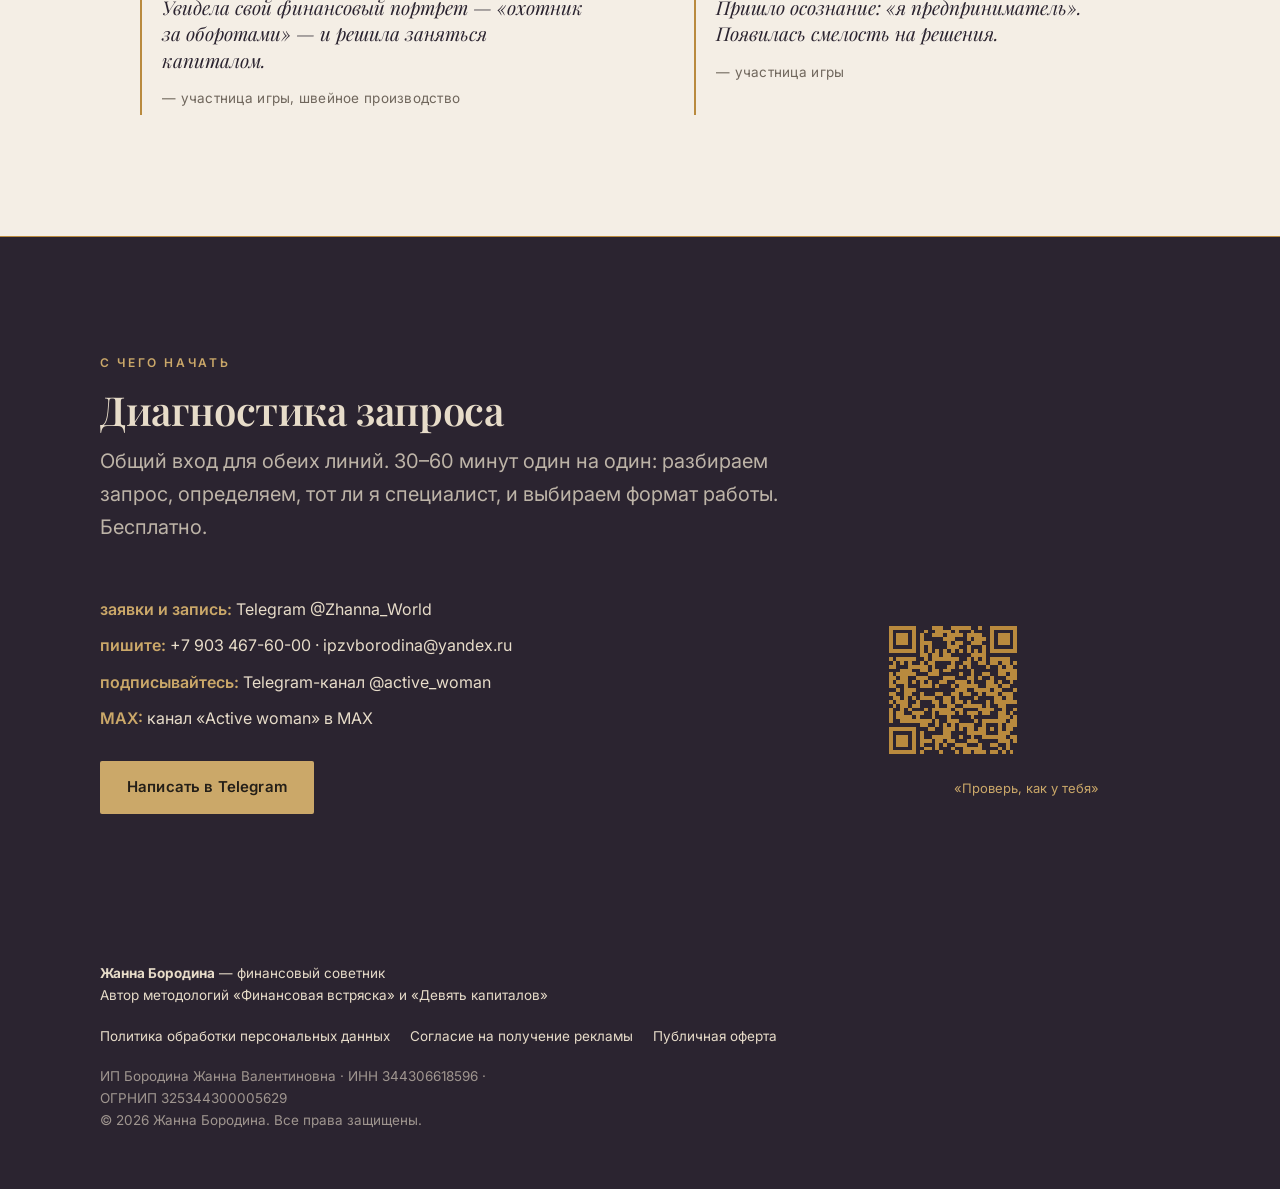
==== commit edc17f01: "Юр. документы: итоговый комплект из собственных документов Жанны Проверены примеры (И. Марунина) и ч" ====
--- a/index.html
+++ b/index.html
@@ -420,8 +420,7 @@
       </div>
       <nav class="site-footer__docs" aria-label="Документы">
         <a href="/privacy.html">Политика обработки персональных данных</a>
-        <a href="/consent-pdn.html">Согласие на обработку ПДн</a>
-        <a href="/consent-ads.html">Согласие на рекламные рассылки</a>
+        <a href="/consent-ads.html">Согласие на получение рекламы</a>
         <a href="/offer.html">Публичная оферта</a>
       </nav>
       <p class="site-footer__req">
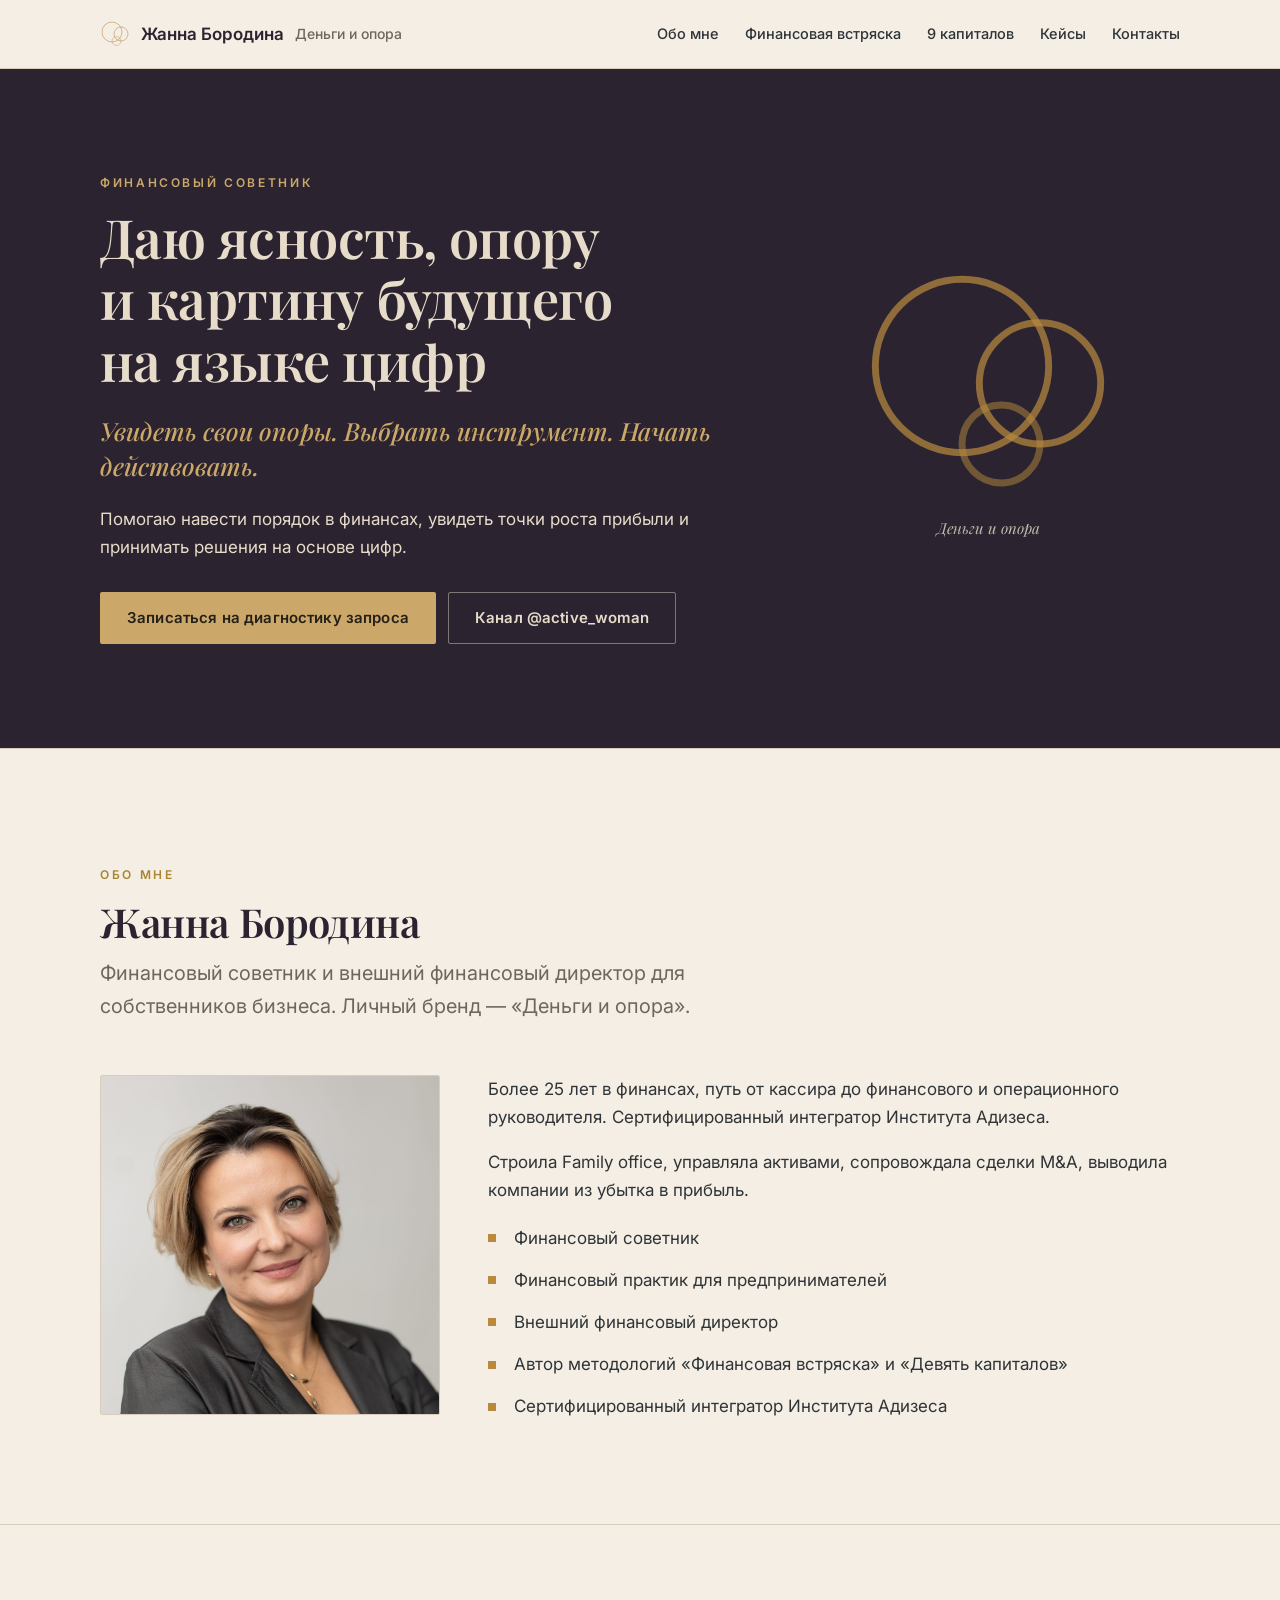
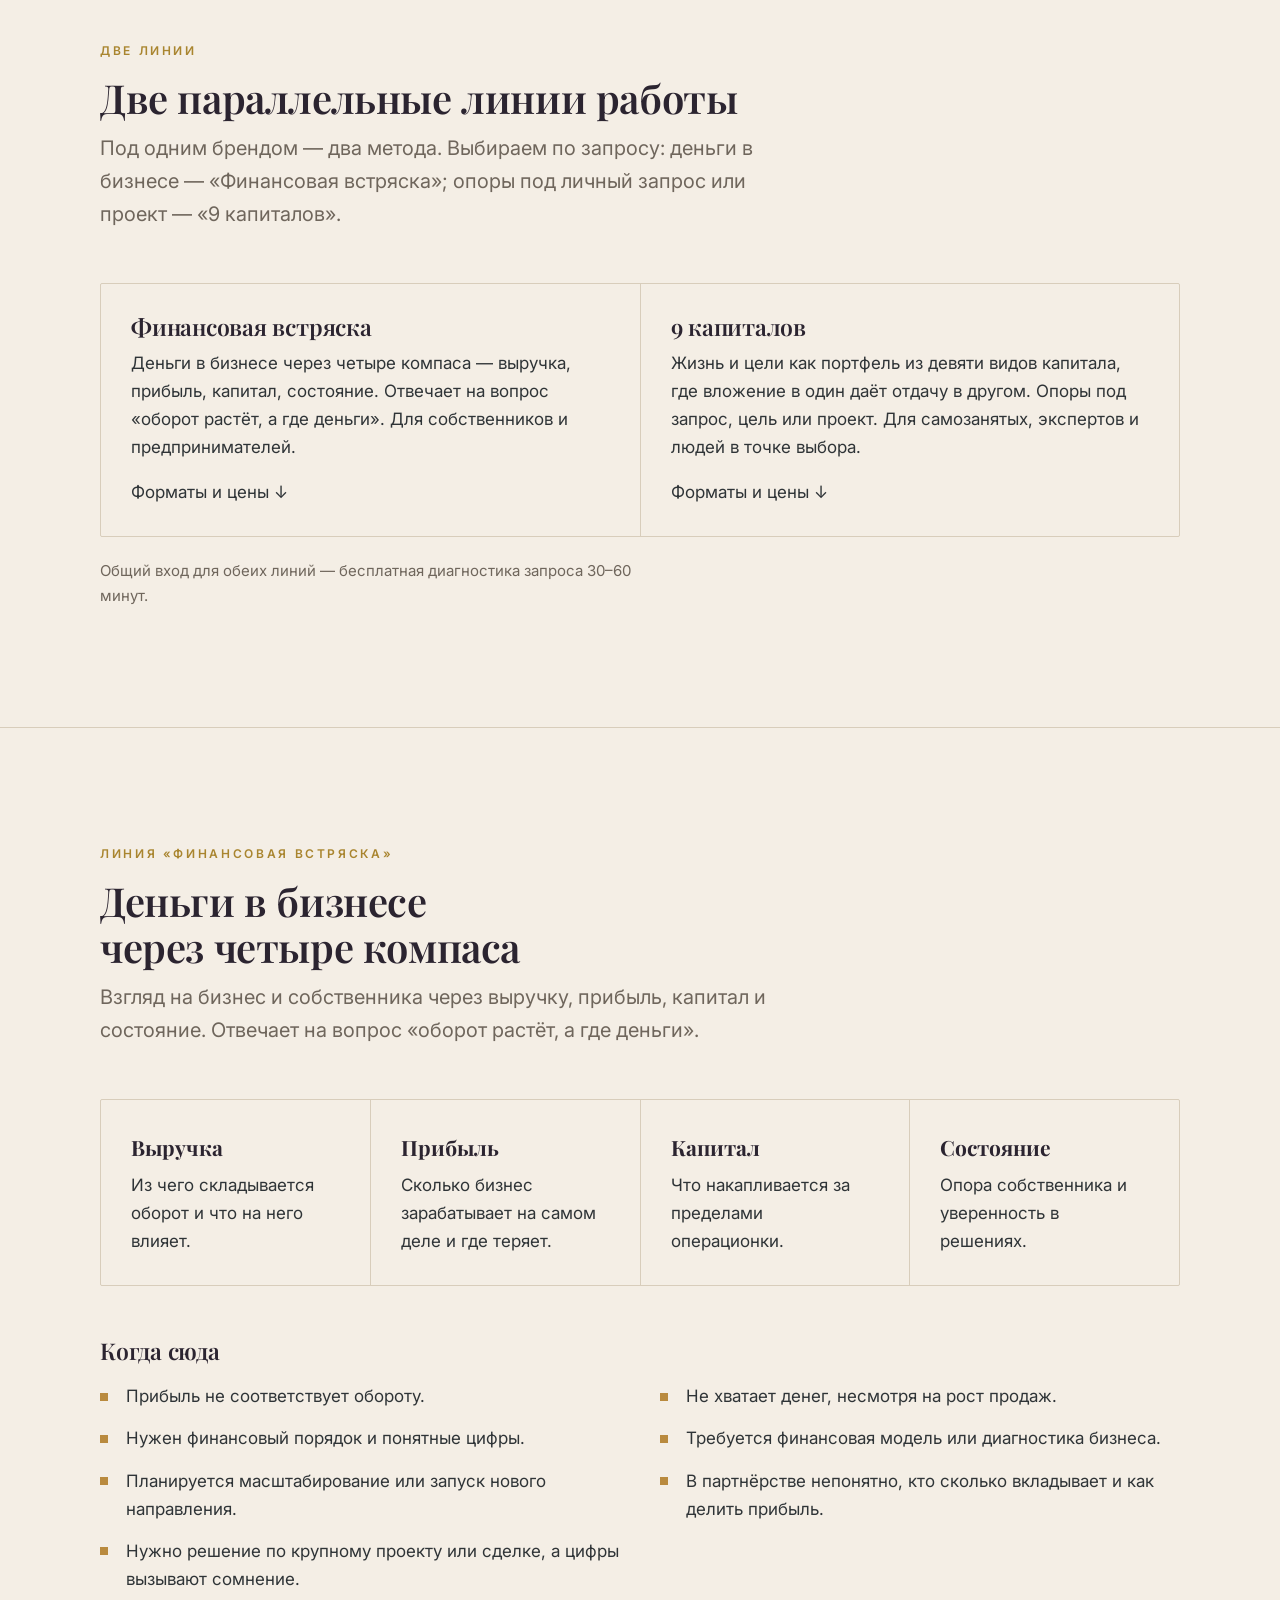
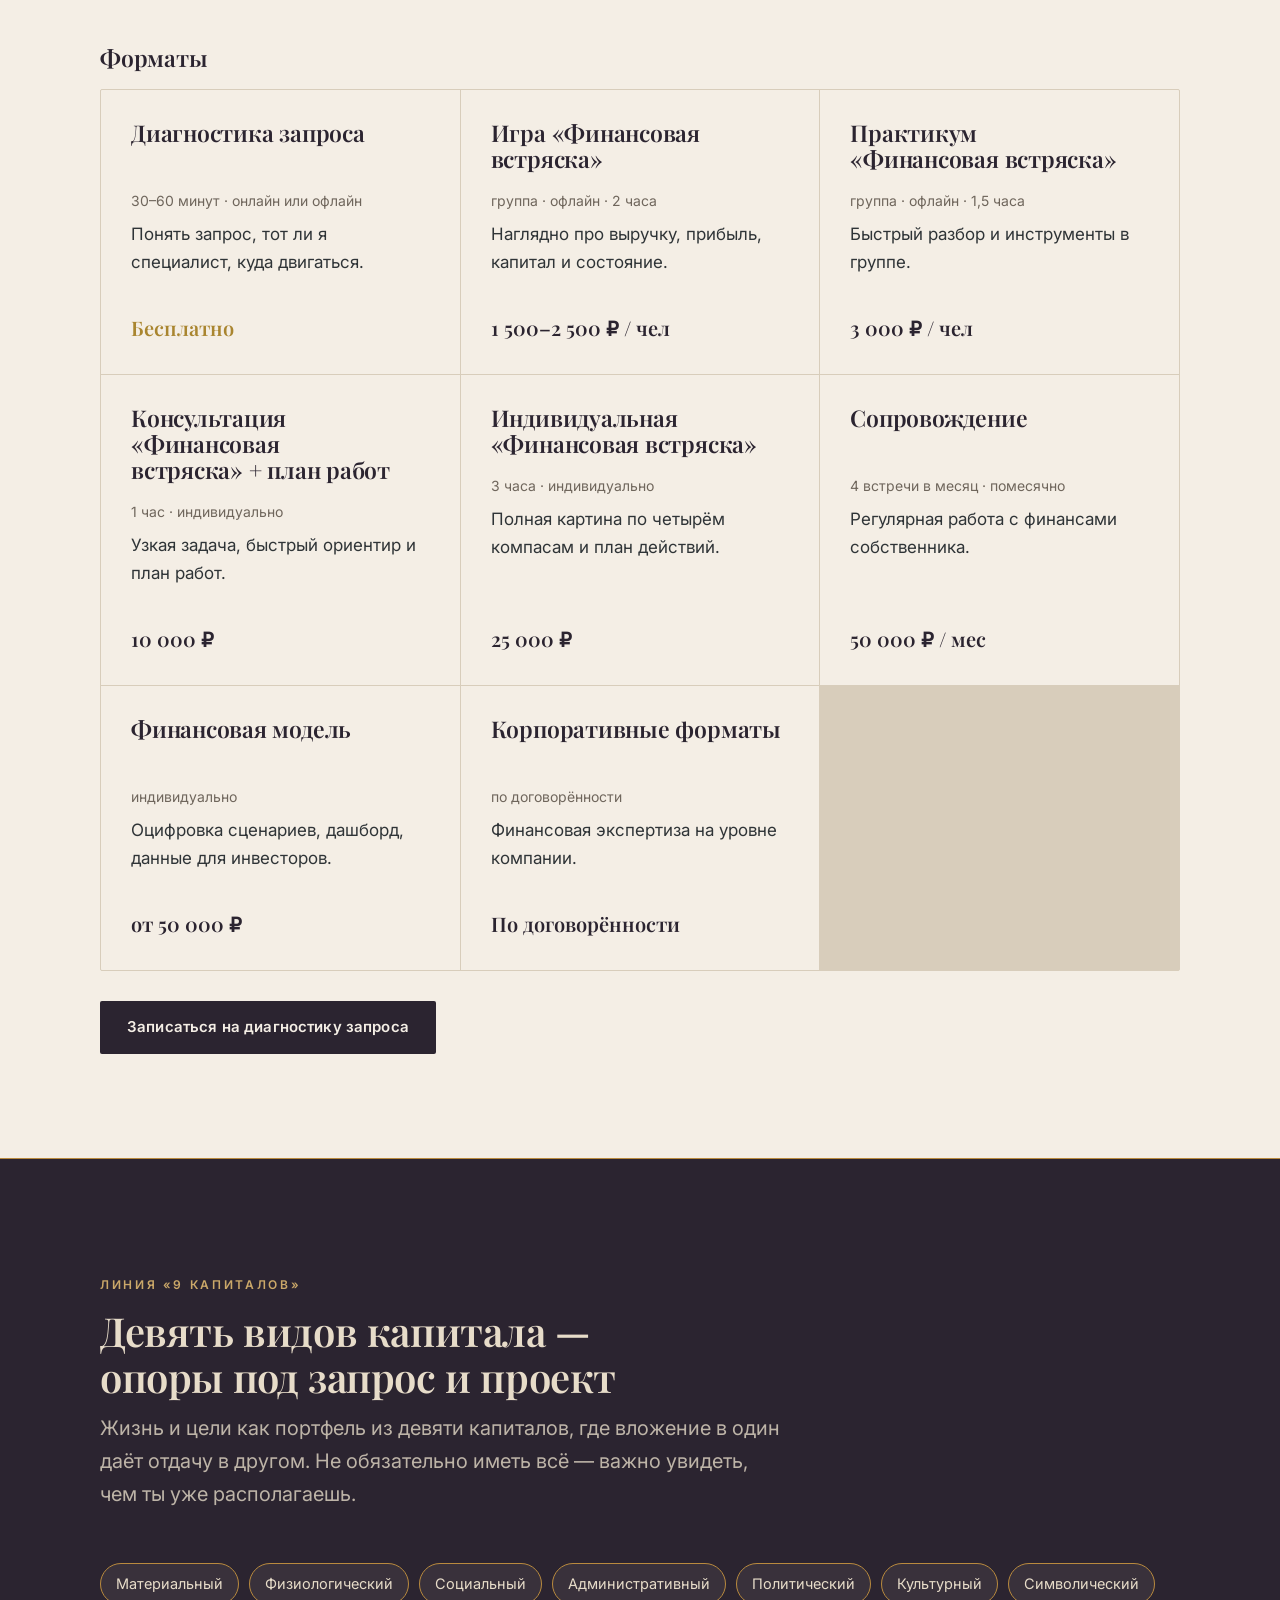
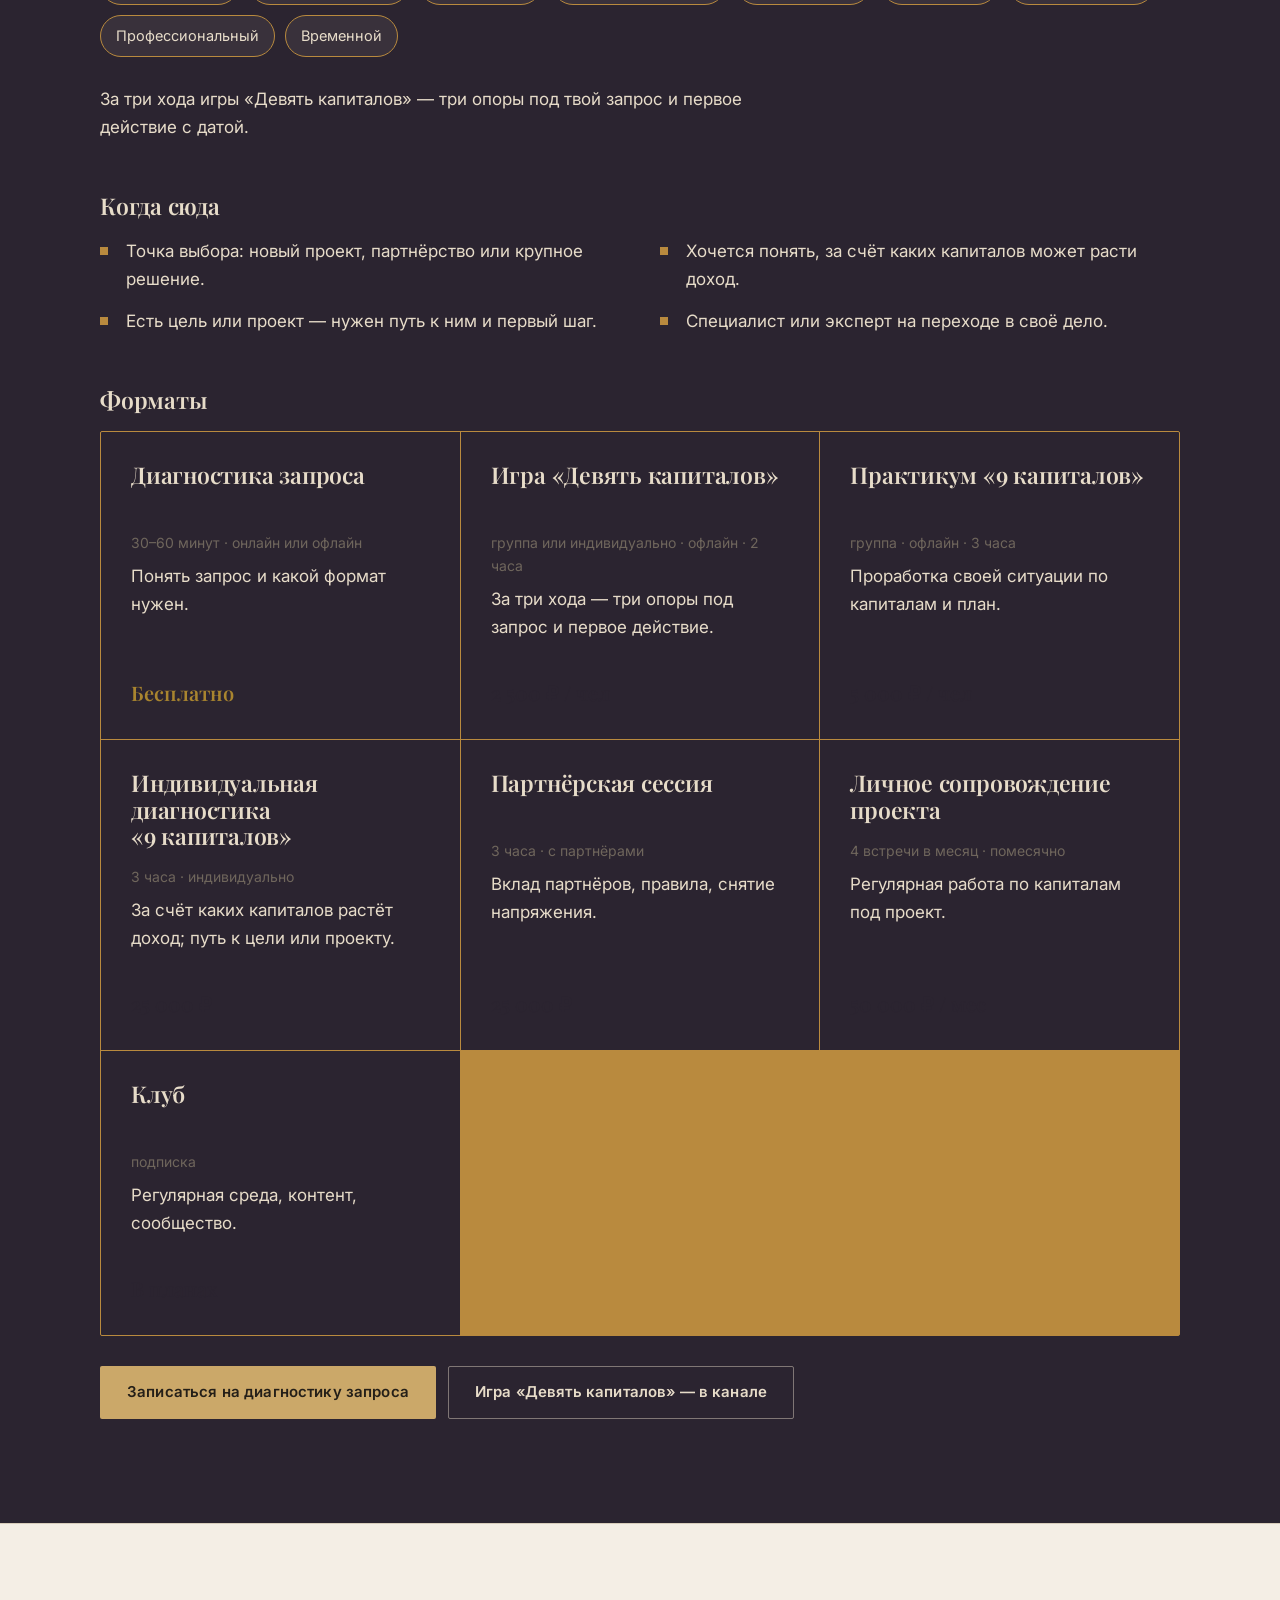
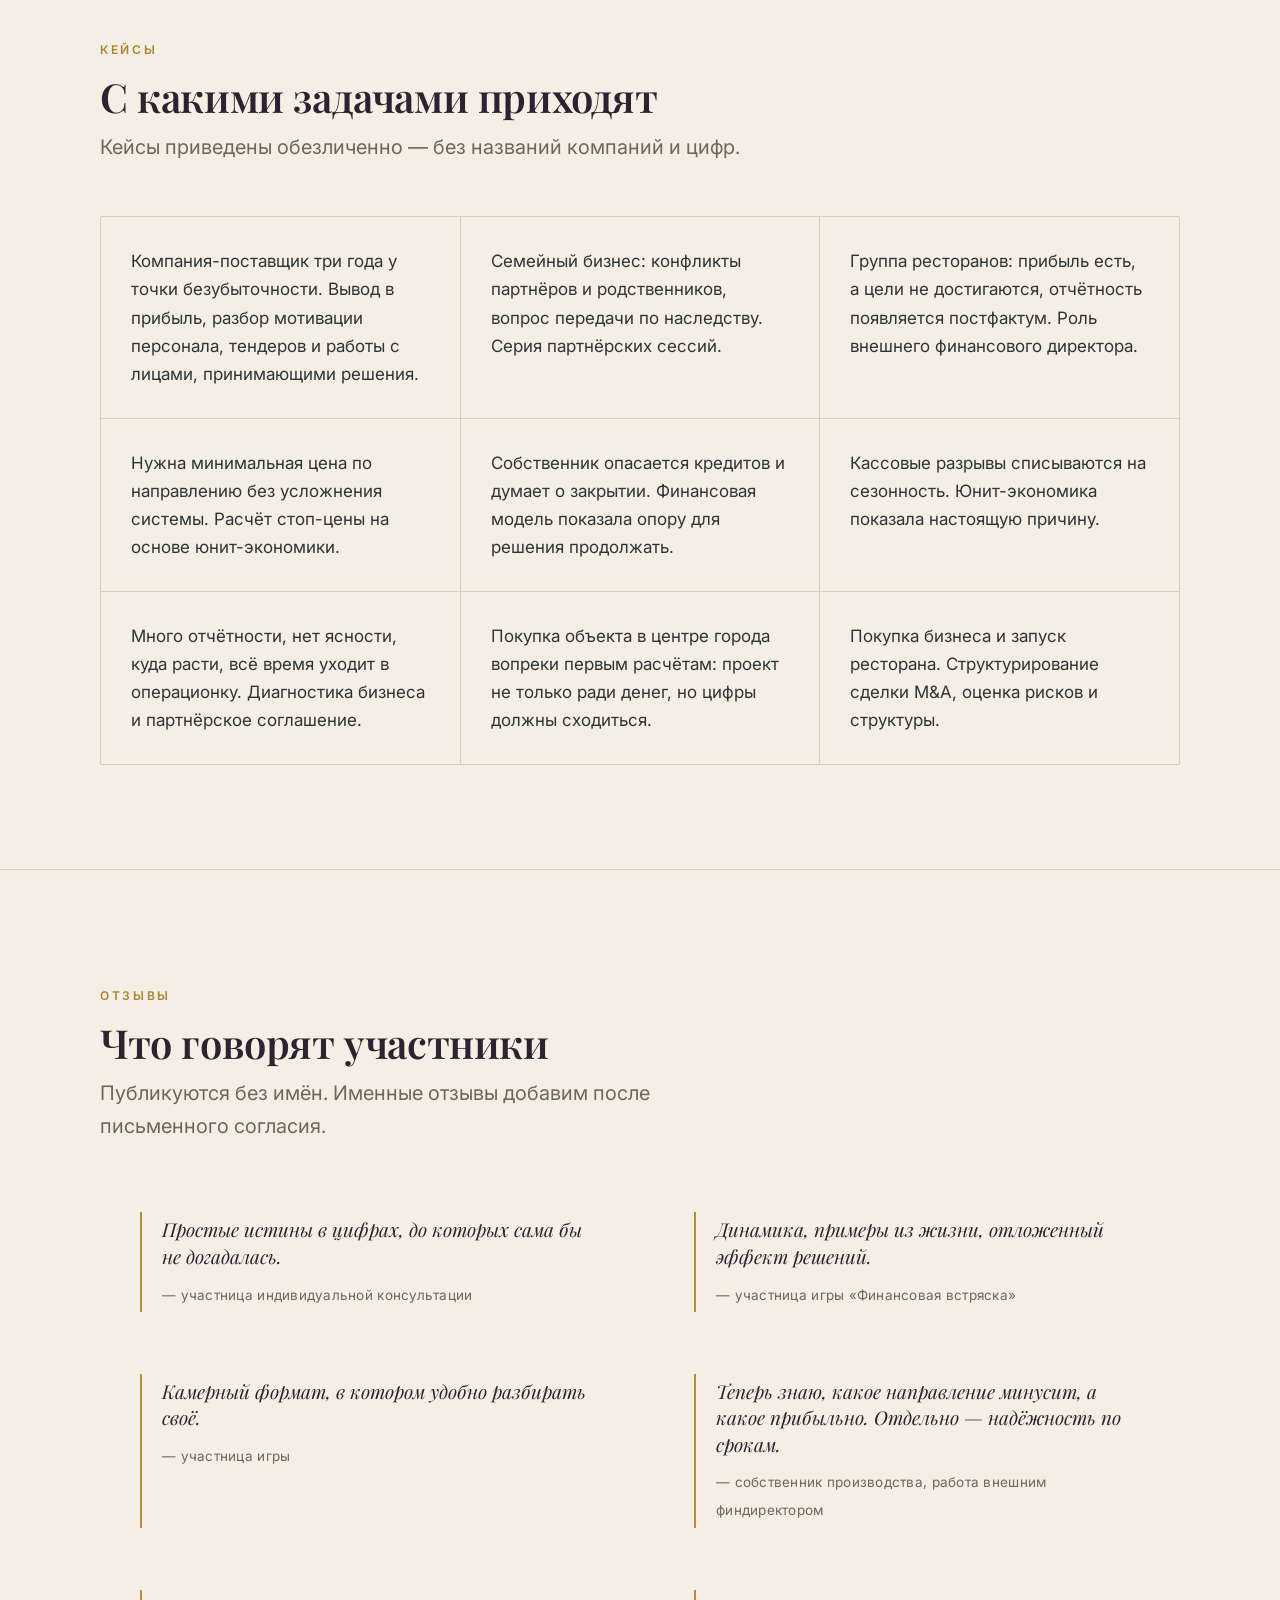
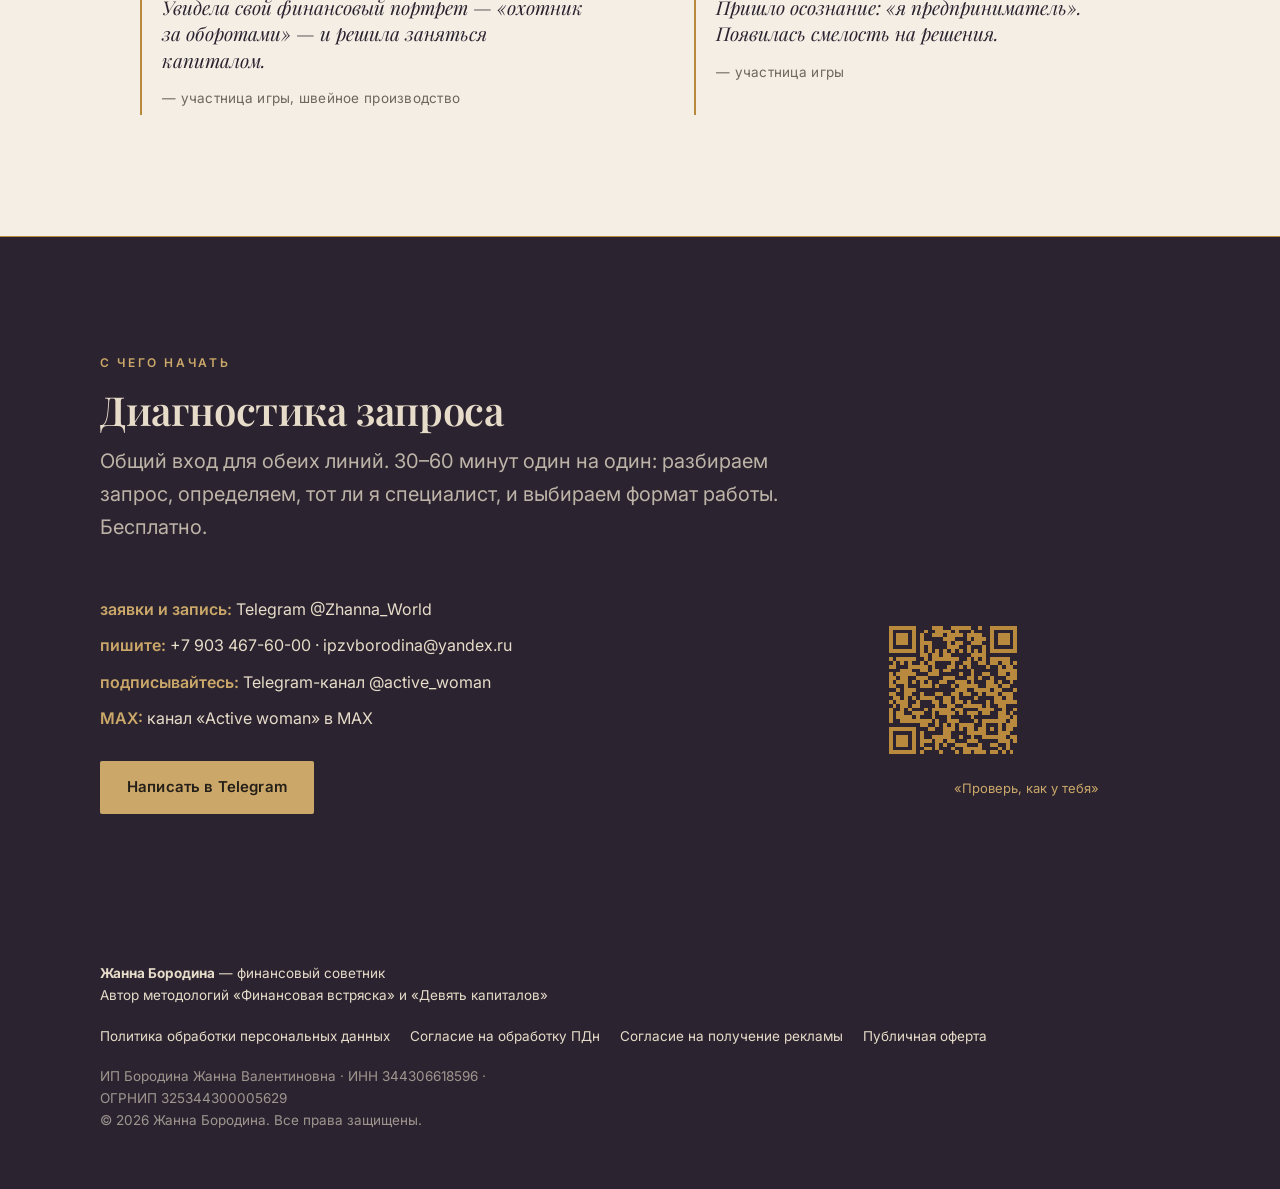
==== commit 2b0a8fad: "Добавлен документ «Согласие на обработку персональных данных» Проверен присланный образец (согласие " ====
--- a/index.html
+++ b/index.html
@@ -420,6 +420,7 @@
       </div>
       <nav class="site-footer__docs" aria-label="Документы">
         <a href="/privacy.html">Политика обработки персональных данных</a>
+        <a href="/consent-pdn.html">Согласие на обработку ПДн</a>
         <a href="/consent-ads.html">Согласие на получение рекламы</a>
         <a href="/offer.html">Публичная оферта</a>
       </nav>
